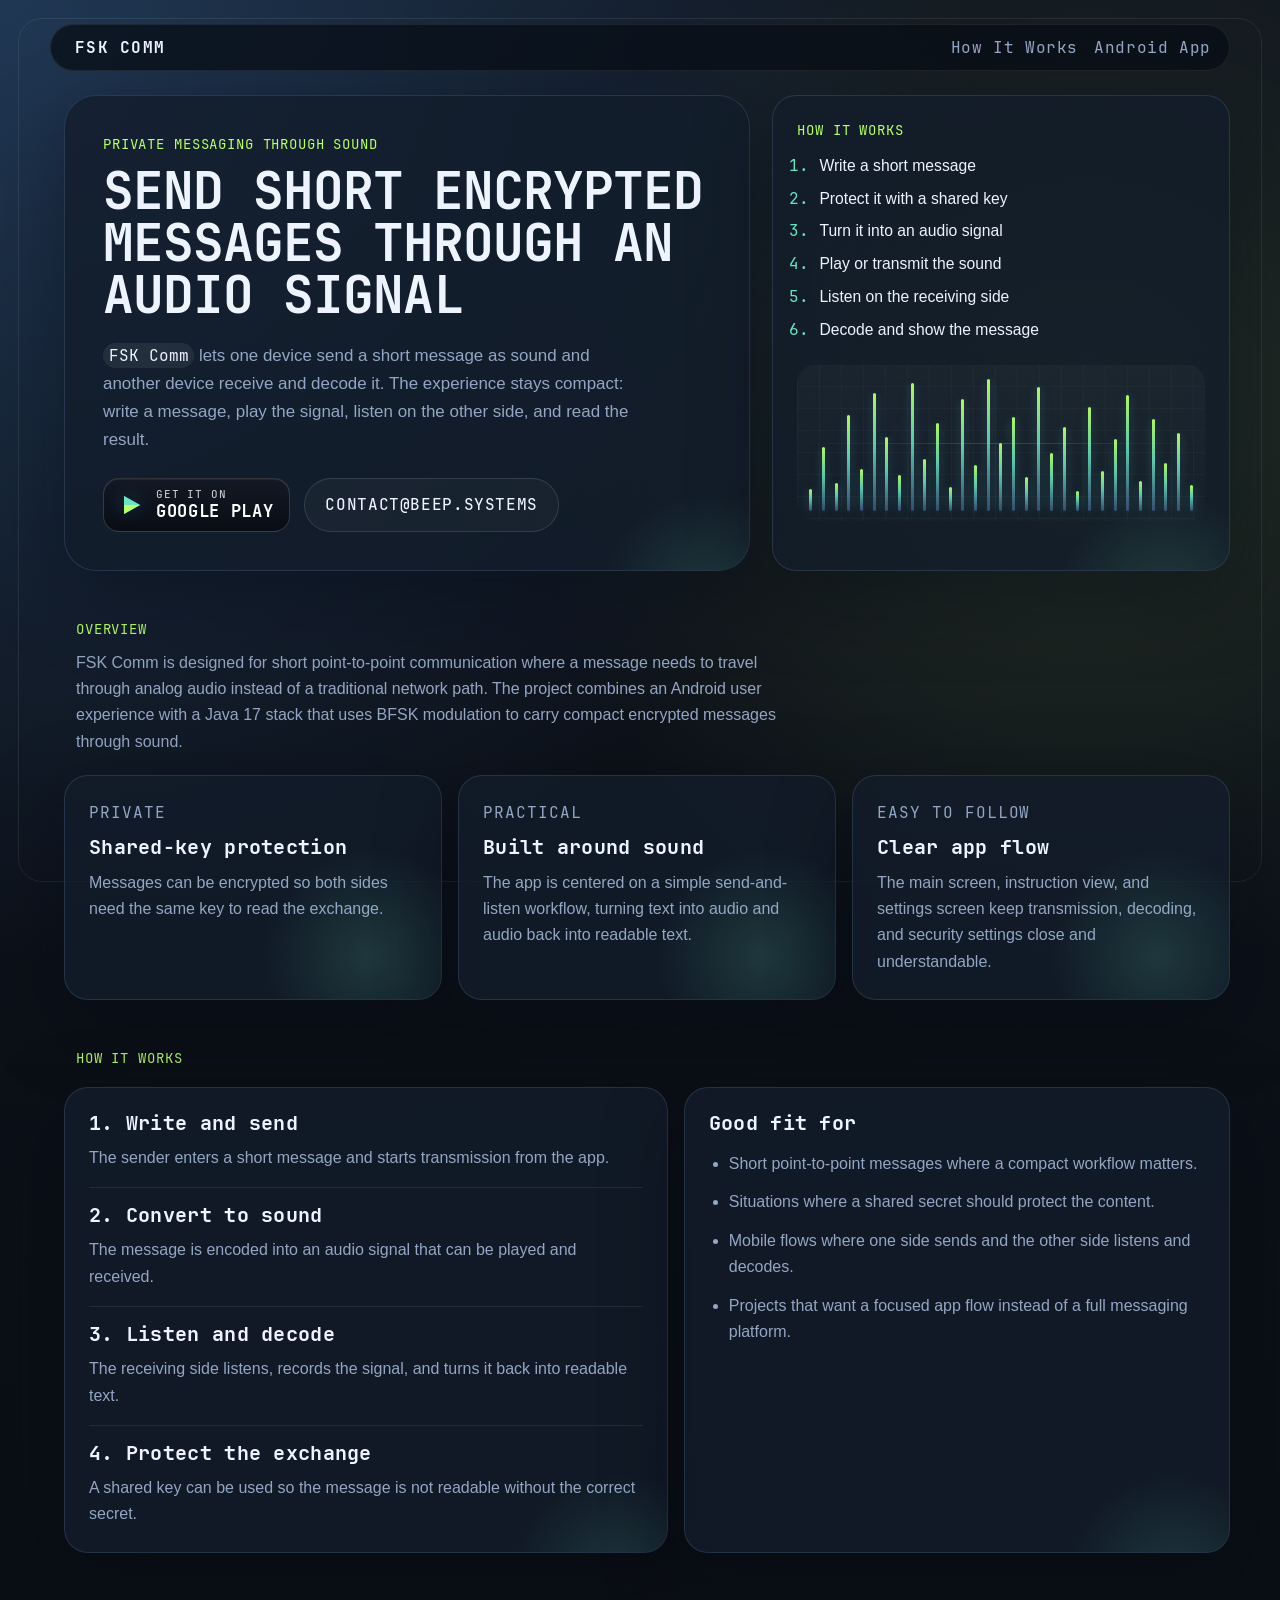
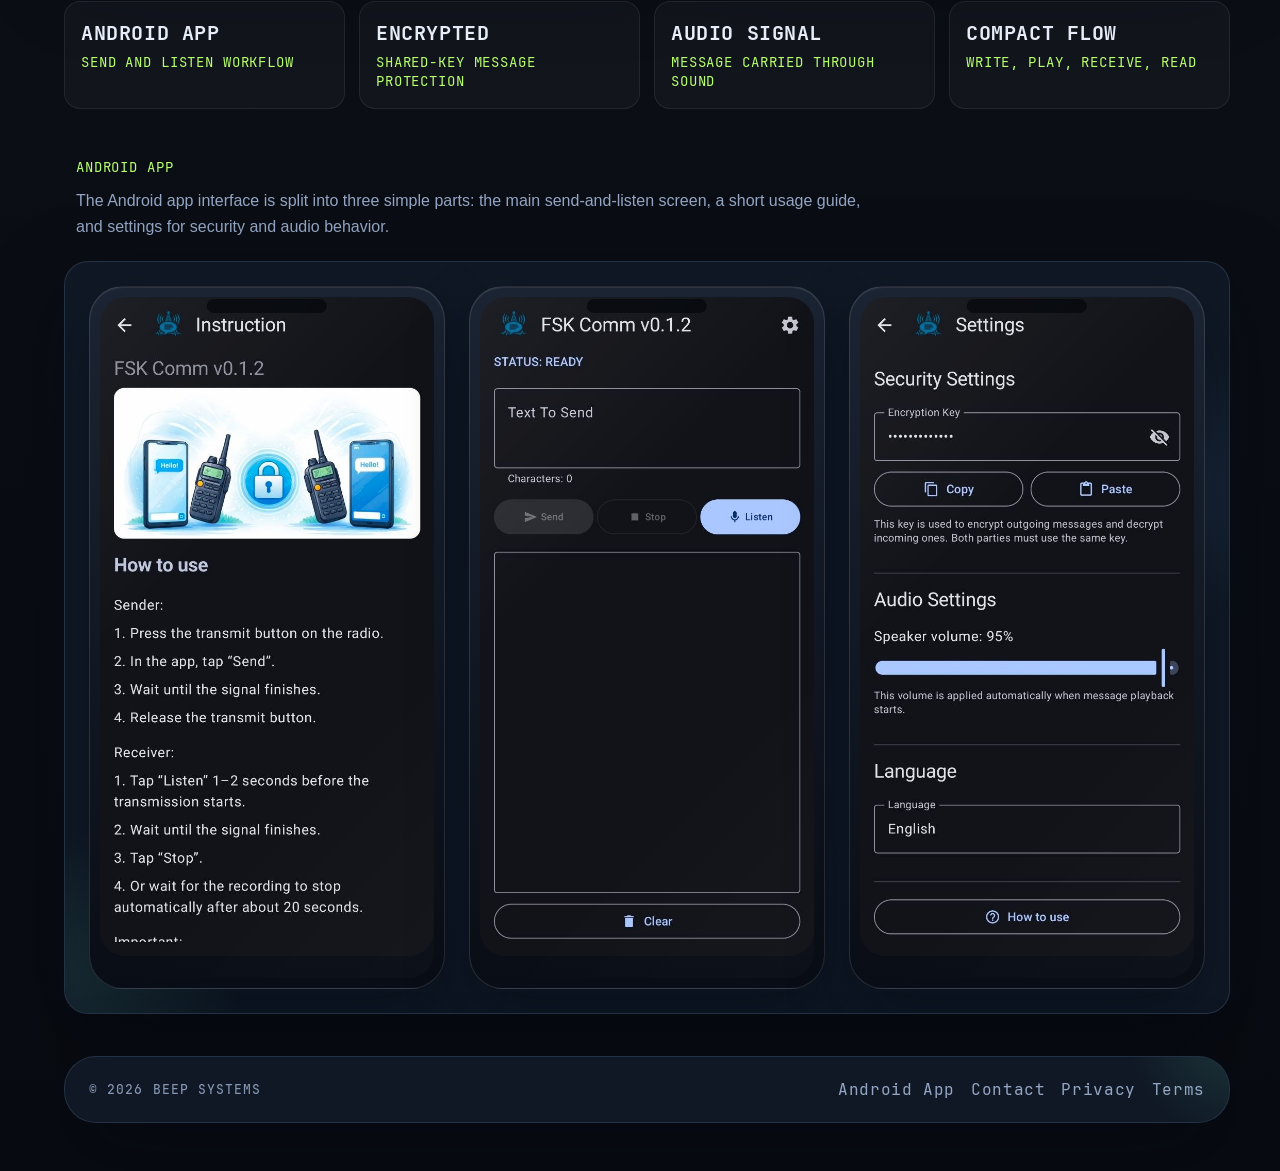
==== index.html @ b0486569 "Adjust spacing and padding for improved layout consistency and alignment" ====
<!DOCTYPE html>
<html lang="en">
<head>
    <meta charset="utf-8">
    <meta name="viewport" content="width=device-width, initial-scale=1">
    <title>FSK Comm | Encrypted Audio Messaging App with BFSK for Android</title>
    <meta name="description" content="FSK Comm is an Android app and Java 17 stack for sending short encrypted messages over analog audio with BFSK modulation, shared-key protection, and a compact send-and-listen workflow.">
    <meta name="robots" content="index,follow,max-image-preview:large,max-snippet:-1,max-video-preview:-1">
    <meta name="theme-color" content="#0f141e">
    <meta name="author" content="Beep Systems">
    <meta property="og:title" content="FSK Comm | Encrypted Audio Messaging App with BFSK for Android">
    <meta property="og:description" content="Send short encrypted messages over analog audio with BFSK modulation, shared-key protection, and an Android send-and-listen workflow.">
    <meta property="og:type" content="website">
    <meta property="og:url" content="https://fsk.beep.systems/">
    <meta property="og:site_name" content="FSK Comm">
    <meta property="og:locale" content="en_US">
    <meta property="og:image" content="https://fsk.beep.systems/assets/main_en.jpg">
    <meta property="og:image:width" content="648">
    <meta property="og:image:height" content="1280">
    <meta property="og:image:alt" content="FSK Comm Android main screen showing encrypted audio messaging controls">
    <meta name="twitter:card" content="summary_large_image">
    <meta name="twitter:title" content="FSK Comm | Encrypted Audio Messaging App with BFSK for Android">
    <meta name="twitter:description" content="Android audio messaging with BFSK modulation, shared-key encryption, and a compact send-and-listen flow.">
    <meta name="twitter:image" content="https://fsk.beep.systems/assets/main_en.jpg">
    <meta name="twitter:image:alt" content="FSK Comm Android main screen showing encrypted audio messaging controls">
    <link rel="canonical" href="https://fsk.beep.systems/">
    <link rel="icon" href="/favicon.ico" sizes="any">
    <link rel="stylesheet" href="/assets/site.css">
    <script type="application/ld+json">
        {
            "@context": "https://schema.org",
            "@graph": [
                {
                    "@type": "WebSite",
                    "@id": "https://fsk.beep.systems/#website",
                    "url": "https://fsk.beep.systems/",
                    "name": "FSK Comm",
                    "description": "FSK Comm is an Android app and Java 17 stack for sending short encrypted messages over analog audio with BFSK modulation.",
                    "inLanguage": "en"
                },
                {
                    "@type": "Organization",
                    "@id": "https://fsk.beep.systems/#organization",
                    "name": "Beep Systems",
                    "url": "https://fsk.beep.systems/",
                    "email": "contact@beep.systems"
                },
                {
                    "@type": "SoftwareApplication",
                    "name": "FSK Comm",
                    "applicationCategory": "CommunicationApplication",
                    "operatingSystem": "Android",
                    "description": "An Android audio messaging app for sending short encrypted messages over analog audio using BFSK modulation and shared-key protection.",
                    "url": "https://fsk.beep.systems/",
                    "image": "https://fsk.beep.systems/assets/main_en.jpg",
                    "publisher": {
                        "@id": "https://fsk.beep.systems/#organization"
                    },
                    "featureList": [
                        "Short encrypted messaging over analog audio",
                        "BFSK modulation",
                        "Shared-key message protection",
                        "Android send and listen workflow"
                    ]
                }
            ]
        }
    </script>
</head>
<body>
<div class="site-shell">
    <header class="topbar">
        <a class="brand" href="#home" aria-label="FSK Comm home">
            <span>FSK Comm</span>
        </a>
        <nav class="nav" aria-label="Primary">
            <a href="#architecture">How It Works</a>
            <a href="#android-app">Android App</a>
        </nav>
    </header>

    <main id="home">
        <section class="hero section">
            <div class="hero-copy">
                <p class="eyebrow">Private messaging through sound</p>
                <h1>Send short encrypted messages through an audio signal</h1>
                <p class="lede">
                    <code>FSK Comm</code> lets one device send a short message as sound and another device receive and decode it.
                    The experience stays compact: write a message, play the signal, listen on the other side, and read the result.
                </p>
                <div class="hero-actions">
                    <a class="button button-play" href="https://play.google.com/store/apps/details?id=REPLACE_ME" target="_blank" rel="noreferrer">
                        <span class="play-badge-icon" aria-hidden="true">
                            <span class="play-badge-triangle"></span>
                        </span>
                        <span class="play-badge-copy">
                            <span class="play-badge-label">Get it on</span>
                            <span class="play-badge-title">Google Play</span>
                        </span>
                    </a>
                    <a class="button button-secondary" href="mailto:contact@beep.systems">contact@beep.systems</a>
                </div>
            </div>
            <div class="hero-panel card">
                <p class="panel-label">How it works</p>
                <ol class="pipeline">
                    <li>Write a short message</li>
                    <li>Protect it with a shared key</li>
                    <li>Turn it into an audio signal</li>
                    <li>Play or transmit the sound</li>
                    <li>Listen on the receiving side</li>
                    <li>Decode and show the message</li>
                </ol>
                <div class="signal-grid" aria-hidden="true">
                    <span style="--bar-h: 22px; --bar-delay: 0.07s; --bar-speed: 0.88s;"></span>
                    <span style="--bar-h: 64px; --bar-delay: 0.19s; --bar-speed: 1.14s;"></span>
                    <span style="--bar-h: 28px; --bar-delay: 0.03s; --bar-speed: 0.94s;"></span>
                    <span style="--bar-h: 96px; --bar-delay: 0.26s; --bar-speed: 1.02s;"></span>
                    <span style="--bar-h: 42px; --bar-delay: 0.1s; --bar-speed: 0.82s;"></span>
                    <span style="--bar-h: 118px; --bar-delay: 0.22s; --bar-speed: 1.18s;"></span>
                    <span style="--bar-h: 74px; --bar-delay: 0.05s; --bar-speed: 0.9s;"></span>
                    <span style="--bar-h: 36px; --bar-delay: 0.3s; --bar-speed: 1.08s;"></span>
                    <span style="--bar-h: 128px; --bar-delay: 0.14s; --bar-speed: 0.86s;"></span>
                    <span style="--bar-h: 52px; --bar-delay: 0.01s; --bar-speed: 1.22s;"></span>
                    <span style="--bar-h: 88px; --bar-delay: 0.18s; --bar-speed: 0.92s;"></span>
                    <span style="--bar-h: 24px; --bar-delay: 0.24s; --bar-speed: 0.8s;"></span>
                    <span style="--bar-h: 112px; --bar-delay: 0.06s; --bar-speed: 1.12s;"></span>
                    <span style="--bar-h: 46px; --bar-delay: 0.28s; --bar-speed: 0.96s;"></span>
                    <span style="--bar-h: 132px; --bar-delay: 0.12s; --bar-speed: 0.84s;"></span>
                    <span style="--bar-h: 68px; --bar-delay: 0.2s; --bar-speed: 1.16s;"></span>
                    <span style="--bar-h: 94px; --bar-delay: 0.04s; --bar-speed: 0.9s;"></span>
                    <span style="--bar-h: 34px; --bar-delay: 0.16s; --bar-speed: 1.2s;"></span>
                    <span style="--bar-h: 124px; --bar-delay: 0.27s; --bar-speed: 0.86s;"></span>
                    <span style="--bar-h: 58px; --bar-delay: 0.09s; --bar-speed: 1s;"></span>
                    <span style="--bar-h: 84px; --bar-delay: 0.23s; --bar-speed: 0.82s;"></span>
                    <span style="--bar-h: 20px; --bar-delay: 0.02s; --bar-speed: 1.1s;"></span>
                    <span style="--bar-h: 104px; --bar-delay: 0.25s; --bar-speed: 0.88s;"></span>
                    <span style="--bar-h: 40px; --bar-delay: 0.11s; --bar-speed: 1.24s;"></span>
                    <span style="--bar-h: 72px; --bar-delay: 0.31s; --bar-speed: 0.94s;"></span>
                    <span style="--bar-h: 116px; --bar-delay: 0.08s; --bar-speed: 1.06s;"></span>
                    <span style="--bar-h: 30px; --bar-delay: 0.17s; --bar-speed: 0.84s;"></span>
                    <span style="--bar-h: 92px; --bar-delay: 0.29s; --bar-speed: 1.14s;"></span>
                    <span style="--bar-h: 48px; --bar-delay: 0.13s; --bar-speed: 0.8s;"></span>
                    <span style="--bar-h: 78px; --bar-delay: 0.21s; --bar-speed: 1.04s;"></span>
                    <span style="--bar-h: 26px; --bar-delay: 0.05s; --bar-speed: 0.9s;"></span>
                </div>
            </div>
        </section>

        <section id="overview" class="section">
            <div class="section-heading">
                <p class="eyebrow">Overview</p>
                <p class="section-copy">
                    FSK Comm is designed for short point-to-point communication where a message needs to travel through analog audio instead of a traditional network path.
                    The project combines an Android user experience with a Java 17 stack that uses BFSK modulation to carry compact encrypted messages through sound.
                </p>
            </div>
            <div class="card-grid">
                <article class="card feature-card">
                    <p class="feature-kicker">Private</p>
                    <h3>Shared-key protection</h3>
                    <p>Messages can be encrypted so both sides need the same key to read the exchange.</p>
                </article>
                <article class="card feature-card">
                    <p class="feature-kicker">Practical</p>
                    <h3>Built around sound</h3>
                    <p>The app is centered on a simple send-and-listen workflow, turning text into audio and audio back into readable text.</p>
                </article>
                <article class="card feature-card">
                    <p class="feature-kicker">Easy to follow</p>
                    <h3>Clear app flow</h3>
                    <p>The main screen, instruction view, and settings screen keep transmission, decoding, and security settings close and understandable.</p>
                </article>
            </div>
        </section>

        <section id="architecture" class="section split-section">
            <div class="section-heading">
                <p class="eyebrow">How It Works</p>
            </div>
            <div class="split-layout">
                <div class="card stack-card">
                    <div class="stack-item">
                        <h3>1. Write and send</h3>
                        <p>The sender enters a short message and starts transmission from the app.</p>
                    </div>
                    <div class="stack-item">
                        <h3>2. Convert to sound</h3>
                        <p>The message is encoded into an audio signal that can be played and received.</p>
                    </div>
                    <div class="stack-item">
                        <h3>3. Listen and decode</h3>
                        <p>The receiving side listens, records the signal, and turns it back into readable text.</p>
                    </div>
                    <div class="stack-item">
                        <h3>4. Protect the exchange</h3>
                        <p>A shared key can be used so the message is not readable without the correct secret.</p>
                    </div>
                </div>
                <div class="card notes-card">
                    <h3>Good fit for</h3>
                    <ul class="bullet-list">
                        <li>Short point-to-point messages where a compact workflow matters.</li>
                        <li>Situations where a shared secret should protect the content.</li>
                        <li>Mobile flows where one side sends and the other side listens and decodes.</li>
                        <li>Projects that want a focused app flow instead of a full messaging platform.</li>
                    </ul>
                </div>
            </div>
        </section>

        <section class="section metrics-section">
            <div class="metric">
                <span class="metric-value">Android app</span>
                <span class="metric-label">send and listen workflow</span>
            </div>
            <div class="metric">
                <span class="metric-value">Encrypted</span>
                <span class="metric-label">shared-key message protection</span>
            </div>
            <div class="metric">
                <span class="metric-value">Audio signal</span>
                <span class="metric-label">message carried through sound</span>
            </div>
            <div class="metric">
                <span class="metric-value">Compact flow</span>
                <span class="metric-label">write, play, receive, read</span>
            </div>
        </section>

        <section id="android-app" class="section app-showcase">
            <div class="section-heading">
                <p class="eyebrow">Android App</p>
                <p class="section-copy">
                    The Android app interface is split into three simple parts: the main send-and-listen screen, a short usage guide, and settings for security and audio behavior.
                </p>
            </div>
            <div class="showcase-stage card">
                <div class="phone-stack" aria-label="FSK Comm app screenshots">
                    <figure class="phone-card phone-card-left">
                        <div class="phone-frame">
                            <img src="/assets/how_en.jpg" alt="FSK Comm instruction screen with steps for transmitting and receiving messages" width="648" height="1280" loading="lazy" decoding="async">
                        </div>
                    </figure>
                    <figure class="phone-card phone-card-center">
                        <div class="phone-frame">
                            <img src="/assets/main_en.jpg" alt="FSK Comm Android main screen for entering text and transmitting encrypted audio messages" width="648" height="1280" loading="lazy" decoding="async">
                        </div>
                    </figure>
                    <figure class="phone-card phone-card-right">
                        <div class="phone-frame">
                            <img src="/assets/settings_en.jpg" alt="FSK Comm settings screen for audio behavior and security options" width="648" height="1280" loading="lazy" decoding="async">
                        </div>
                    </figure>
                </div>
            </div>
        </section>

    </main>

    <footer id="contact" class="footer">
        <div>
            <p class="footer-title">&copy; 2026 Beep Systems</p>
        </div>
        <div class="footer-links">
            <a href="https://play.google.com/store/apps/details?id=REPLACE_ME" target="_blank" rel="noreferrer">Android App</a>
            <a href="mailto:contact@beep.systems">Contact</a>
            <a href="/privacy.html">Privacy</a>
            <a href="/terms.html">Terms</a>
        </div>
    </footer>
</div>
</body>
</html>
---- assets/site.css ----
:root {
    color-scheme: dark;
    --surface: rgba(19, 29, 43, 0.78);
    --surface-strong: rgba(25, 37, 54, 0.95);
    --card-border: rgba(135, 167, 214, 0.18);
    --text: #eef4ff;
    --muted: #94a6c4;
    --accent: #6be3c1;
    --accent-strong: #b9ff6d;
    --shadow: 0 24px 80px rgba(3, 9, 19, 0.38);
    --max-width: 1180px;
    --radius-lg: 32px;
    --radius-md: 24px;
    --radius-sm: 16px;
    --font-text: "Segoe UI Variable Text", "Segoe UI", "Helvetica Neue", Arial, sans-serif;
    --font-display: "JetBrains Mono Local", "Bahnschrift", "Segoe UI", sans-serif;
    --font-mono: "JetBrains Mono Local", "Cascadia Mono", "Cascadia Code", "SFMono-Regular", Consolas, "Liberation Mono", monospace;
}

@font-face {
    font-family: "JetBrains Mono Local";
    src: url("/assets/fonts/jetbrainsmono-2.304/fonts/webfonts/JetBrainsMono-Regular.woff2") format("woff2");
    font-style: normal;
    font-weight: 400;
    font-display: swap;
}

@font-face {
    font-family: "JetBrains Mono Local";
    src: url("/assets/fonts/jetbrainsmono-2.304/fonts/webfonts/JetBrainsMono-Medium.woff2") format("woff2");
    font-style: normal;
    font-weight: 500;
    font-display: swap;
}

@font-face {
    font-family: "JetBrains Mono Local";
    src: url("/assets/fonts/jetbrainsmono-2.304/fonts/webfonts/JetBrainsMono-SemiBold.woff2") format("woff2");
    font-style: normal;
    font-weight: 600;
    font-display: swap;
}

@font-face {
    font-family: "JetBrains Mono Local";
    src: url("/assets/fonts/jetbrainsmono-2.304/fonts/webfonts/JetBrainsMono-Bold.woff2") format("woff2");
    font-style: normal;
    font-weight: 700;
    font-display: swap;
}

*,
*::before,
*::after {
    box-sizing: border-box;
}

html {
    scroll-behavior: smooth;
}

body {
    margin: 0;
    min-width: 320px;
    font-family: var(--font-text);
    color: var(--text);
    background:
        radial-gradient(circle at top left, rgba(86, 169, 255, 0.24), transparent 32%),
        radial-gradient(circle at 85% 15%, rgba(185, 255, 109, 0.12), transparent 22%),
        linear-gradient(180deg, #0f141e 0%, #0b0f16 48%, #080b11 100%);
}

body::before {
    content: "";
    position: fixed;
    inset: 18px;
    border: 1px solid rgba(255, 255, 255, 0.08);
    border-radius: 24px;
    pointer-events: none;
}

a {
    color: inherit;
    text-decoration: none;
}

img {
    display: block;
    max-width: 100%;
}

code {
    padding: 0.12em 0.36em;
    border-radius: 999px;
    background: rgba(255, 255, 255, 0.07);
    color: var(--text);
    font-family: var(--font-mono);
    font-size: 0.92em;
}

.site-shell {
    width: min(calc(100% - 32px), var(--max-width));
    margin: 0 auto;
    padding: 24px 0 48px;
}

.topbar {
    position: sticky;
    top: 18px;
    z-index: 10;
    display: flex;
    align-items: center;
    justify-content: space-between;
    gap: 20px;
    padding: 12px 18px;
    background: rgba(8, 13, 21, 0.72);
    border: 1px solid rgba(255, 255, 255, 0.08);
    border-radius: 999px;
    backdrop-filter: blur(18px);
}

.brand {
    display: inline-flex;
    align-items: center;
    gap: 12px;
    padding-left: 6px;
    font-family: var(--font-display);
    font-size: 1rem;
    font-weight: 700;
    letter-spacing: 0.08em;
    text-transform: uppercase;
}

.nav {
    display: flex;
    flex-wrap: wrap;
    gap: 16px;
}

.nav a,
.footer-links a,
.legal-back {
    font-family: var(--font-display);
    font-size: 0.98rem;
    letter-spacing: 0.04em;
}

.nav a,
.footer-links a {
    color: var(--muted);
    transition: color 160ms ease, opacity 160ms ease;
}

.nav a:hover,
.footer-links a:hover,
.nav a:focus-visible,
.footer-links a:focus-visible,
.button:hover,
.button:focus-visible {
    color: var(--text);
}

.section {
    padding: 24px 0;
}

main > .section:not(.hero) {
    padding-left: 14px;
}

.hero {
    display: grid;
    grid-template-columns: minmax(0, 1.2fr) minmax(280px, 0.8fr);
    gap: 22px;
    align-items: start;
    padding-left: 14px;
}

.hero-copy,
.hero-panel,
.card,
.footer {
    position: relative;
    overflow: hidden;
    background: var(--surface);
    border: 1px solid var(--card-border);
    box-shadow: var(--shadow);
}

.hero-copy,
.hero-panel,
.footer {
    border-radius: var(--radius-lg);
}

.hero-copy {
    padding: 38px;
}

.hero-copy h1 {
    font-size: clamp(1.8rem, 4vw, 3.2rem);
}

.hero-copy::after,
.hero-panel::after,
.card::after,
.footer::after {
    content: "";
    position: absolute;
    inset: auto -10% -30% auto;
    width: 220px;
    height: 220px;
    background: radial-gradient(circle, rgba(107, 227, 193, 0.15), transparent 70%);
    pointer-events: none;
}

.eyebrow,
.panel-label,
.feature-kicker,
.metric-label,
.legal-meta {
    margin: 0 0 12px;
    color: var(--accent-strong);
    font-family: var(--font-mono);
    font-size: 0.9rem;
    letter-spacing: 0.06em;
    text-transform: uppercase;
}

h1,
h2,
h3,
p,
ol,
ul {
    margin: 0;
}

h1,
h2,
h3 {
    font-family: var(--font-display);
    font-weight: 700;
}

h1 {
    max-width: 100%;
    font-size: clamp(2.1rem, 4.4vw, 3.8rem);
    line-height: 1.02;
    letter-spacing: -0.02em;
    text-transform: uppercase;
}

h2 {
    font-size: clamp(1.8rem, 3.4vw, 2.8rem);
    line-height: 1.05;
    letter-spacing: -0.015em;
}

h3 {
    font-size: 1.22rem;
    line-height: 1.18;
    letter-spacing: 0.015em;
}

.lede,
.section-copy,
.feature-card p,
.stack-item p,
.notes-card li,
.footer-copy,
.legal-content p,
.legal-content li {
    color: var(--muted);
    font-size: 1rem;
    line-height: 1.65;
}

.lede {
    max-width: 58ch;
    margin-top: 20px;
    font-size: 1.06rem;
}

.hero-actions {
    display: flex;
    flex-wrap: wrap;
    gap: 14px;
    margin-top: 24px;
}

.button {
    display: inline-flex;
    align-items: center;
    justify-content: center;
    gap: 10px;
    min-height: 46px;
    padding: 0 20px;
    border-radius: 999px;
    border: 1px solid rgba(255, 255, 255, 0.12);
    font-family: var(--font-display);
    font-weight: 500;
    font-size: 0.98rem;
    letter-spacing: 0.04em;
    text-transform: uppercase;
}

.button-play {
    justify-content: flex-start;
    min-height: 54px;
    padding: 10px 16px 10px 14px;
    border-radius: 16px;
    border: 1px solid rgba(255, 255, 255, 0.16);
    background: linear-gradient(180deg, rgba(20, 26, 37, 0.96), rgba(9, 13, 21, 0.96));
    color: #ffffff;
    box-shadow: inset 0 1px 0 rgba(255, 255, 255, 0.06);
}

.play-badge-icon {
    position: relative;
    display: inline-flex;
    align-items: center;
    justify-content: center;
    width: 28px;
    height: 28px;
    flex: 0 0 28px;
}

.play-badge-triangle {
    width: 0;
    height: 0;
    border-top: 9px solid transparent;
    border-bottom: 9px solid transparent;
    border-left: 16px solid #34c3ff;
    filter: drop-shadow(0 0 10px rgba(52, 195, 255, 0.24));
}

.play-badge-triangle::before,
.play-badge-triangle::after {
    content: "";
    position: absolute;
    left: -16px;
    width: 0;
    height: 0;
}

.play-badge-triangle::before {
    top: -9px;
    border-top: 9px solid transparent;
    border-bottom: 0 solid transparent;
    border-left: 16px solid #6be3c1;
}

.play-badge-triangle::after {
    top: 0;
    border-top: 0 solid transparent;
    border-bottom: 9px solid transparent;
    border-left: 16px solid #b9ff6d;
}

.play-badge-copy {
    display: flex;
    flex-direction: column;
    align-items: flex-start;
    line-height: 1;
}

.play-badge-label {
    margin-bottom: 3px;
    font-size: 0.68rem;
    letter-spacing: 0.08em;
    text-transform: uppercase;
    opacity: 0.78;
}

.play-badge-title {
    font-family: var(--font-display);
    font-size: 1.05rem;
    font-weight: 700;
    letter-spacing: 0.04em;
}

.button-secondary {
    background: rgba(255, 255, 255, 0.03);
}

.hero-panel {
    padding: 24px;
}

.pipeline {
    display: grid;
    gap: 10px;
    padding-left: 22px;
    margin-top: 16px;
    color: var(--text);
    font-size: 0.98rem;
    line-height: 1.45;
}

.pipeline li::marker {
    color: var(--accent);
    font-family: var(--font-mono);
}

.signal-grid {
    position: relative;
    min-height: 132px;
    margin-top: 24px;
    overflow: hidden;
    border-radius: 18px;
    display: flex;
    align-items: flex-end;
    justify-content: space-between;
    gap: 0;
    padding: 14px 12px 10px;
    background:
        linear-gradient(180deg, rgba(255, 255, 255, 0.03), rgba(255, 255, 255, 0.01)),
        linear-gradient(90deg, rgba(255, 255, 255, 0.024) 1px, transparent 1px),
        linear-gradient(0deg, rgba(255, 255, 255, 0.022) 1px, transparent 1px);
    background-size: auto, 22px 100%, 100% 22px;
}

.signal-grid::before {
    content: "";
    position: absolute;
    left: 0;
    right: 0;
    top: 50%;
    height: 1px;
    background: linear-gradient(90deg, transparent, rgba(119, 168, 255, 0.26), transparent);
}

.signal-grid span {
    position: relative;
    z-index: 1;
    flex: 0 0 3px;
    width: 3px;
    height: var(--bar-h, 20px);
    border-radius: 999px;
    background: linear-gradient(180deg, rgba(185, 255, 109, 0.96), rgba(107, 227, 193, 0.86) 45%, rgba(119, 168, 255, 0.32));
    box-shadow:
        0 0 10px rgba(107, 227, 193, 0.2),
        0 0 16px rgba(119, 168, 255, 0.12);
    animation: equalizerPulse var(--bar-speed, 1.05s) ease-in-out infinite;
    animation-delay: var(--bar-delay, 0s);
    transform-origin: center bottom;
}

@keyframes equalizerPulse {
    0%, 100% {
        transform: scaleY(0.55);
        opacity: 0.62;
    }

    50% {
        transform: scaleY(1);
        opacity: 1;
    }
}

.app-showcase .section-heading {
    max-width: 820px;
}

.showcase-stage {
    padding: 24px;
    overflow: hidden;
}

.showcase-stage::before {
    content: "";
    position: absolute;
    inset: auto auto -12% -8%;
    width: 280px;
    height: 280px;
    background: radial-gradient(circle, rgba(107, 227, 193, 0.12), transparent 68%);
    pointer-events: none;
}

.showcase-stage::after {
    content: "";
    position: absolute;
    inset: 10% -6% auto auto;
    width: 300px;
    height: 300px;
    background: radial-gradient(circle, rgba(119, 168, 255, 0.12), transparent 70%);
    pointer-events: none;
}

.phone-stack {
    position: relative;
    display: grid;
    grid-template-columns: repeat(3, minmax(0, 1fr));
    align-items: end;
    gap: 24px;
    padding: 0;
}

.phone-card {
    position: relative;
    z-index: 1;
    margin: 0;
    width: 100%;
    display: flex;
    flex-direction: column;
}

.phone-card-left {
    transform: none;
}

.phone-card-center {
    z-index: 1;
    width: 100%;
    transform: none;
}

.phone-card-right {
    transform: none;
}

.phone-frame {
    position: relative;
    aspect-ratio: 648 / 1280;
    padding: 10px;
    border-radius: 34px;
    background: linear-gradient(180deg, #1b2433 0%, #090d15 100%);
    border: 1px solid rgba(255, 255, 255, 0.12);
    box-shadow:
        0 28px 60px rgba(3, 9, 19, 0.4),
        inset 0 1px 0 rgba(255, 255, 255, 0.08);
}

.phone-frame::after {
    content: "";
    position: absolute;
    inset: 10px;
    border-radius: 26px;
    background: linear-gradient(135deg, rgba(255, 255, 255, 0.12), transparent 34%, transparent 70%, rgba(255, 255, 255, 0.04));
    mix-blend-mode: screen;
    opacity: 0.42;
    pointer-events: none;
}

.phone-frame::before {
    content: "";
    position: absolute;
    top: 12px;
    left: 50%;
    width: 34%;
    height: 14px;
    border-radius: 999px;
    background: rgba(7, 10, 16, 0.86);
    transform: translateX(-50%);
    z-index: 2;
}

.phone-frame img {
    width: 100%;
    height: auto;
    aspect-ratio: 648 / 1280;
    object-fit: cover;
    border-radius: 26px;
    box-shadow: inset 0 0 0 1px rgba(255, 255, 255, 0.04);
}

.phone-card figcaption {
    margin-top: 14px;
    text-align: center;
    color: var(--muted);
    font-size: 0.95rem;
}

.section-heading {
    max-width: 760px;
    margin-bottom: 20px;
    padding-left: 12px;
    padding-right: 12px;
}

.card-grid {
    display: grid;
    grid-template-columns: repeat(3, minmax(0, 1fr));
    gap: 16px;
}

.card {
    min-height: 100%;
    padding: 24px;
    border-radius: var(--radius-md);
}

.feature-card h3,
.status-card h3,
.notes-card h3,
.stack-item h3 {
    margin-bottom: 10px;
}

.feature-kicker {
    margin-bottom: 10px;
}

.split-section .split-layout {
    display: grid;
    grid-template-columns: minmax(0, 1.05fr) minmax(0, 0.95fr);
    gap: 16px;
}

.stack-card {
    display: grid;
    gap: 16px;
}

.stack-item {
    padding-bottom: 16px;
    border-bottom: 1px solid rgba(255, 255, 255, 0.08);
}

.stack-item:last-child {
    padding-bottom: 0;
    border-bottom: 0;
}

.bullet-list {
    display: grid;
    gap: 12px;
    padding-left: 20px;
    margin-top: 16px;
}

.metrics-section {
    display: grid;
    grid-template-columns: repeat(4, minmax(0, 1fr));
    gap: 14px;
}

.metric {
    padding: 18px 16px;
    border-radius: var(--radius-sm);
    background: rgba(255, 255, 255, 0.03);
    border: 1px solid rgba(255, 255, 255, 0.08);
}

.metric-value {
    display: block;
    font-family: var(--font-display);
    margin-bottom: 6px;
    font-size: 1.22rem;
    font-weight: 700;
    letter-spacing: 0.03em;
    text-transform: uppercase;
}

.footer {
    display: flex;
    align-items: center;
    justify-content: space-between;
    gap: 18px;
    padding: 22px 24px;
    margin-top: 18px;
    margin-left: 14px;
}

.footer-title {
    margin: 0;
    color: var(--muted);
    font-family: var(--font-mono);
    font-size: 0.84rem;
    font-weight: 500;
    letter-spacing: 0.08em;
    text-transform: uppercase;
    opacity: 0.9;
}

.footer-links {
    display: flex;
    flex-wrap: wrap;
    justify-content: flex-end;
    gap: 16px;
}

.legal-page {
    min-height: 100vh;
}

.legal-wrap {
    width: min(calc(100% - 32px), 860px);
    margin: 0 auto;
    padding: 24px 0 44px;
}

.legal-header {
    display: flex;
    align-items: center;
    justify-content: space-between;
    gap: 16px;
    margin-bottom: 16px;
}

.legal-back {
    color: var(--muted);
}

.legal-content {
    padding: 28px;
    border-radius: var(--radius-lg);
    background: var(--surface-strong);
    border: 1px solid var(--card-border);
    box-shadow: var(--shadow);
}

.legal-content h1 {
    max-width: none;
    font-size: clamp(2rem, 4.4vw, 3.3rem);
    margin-bottom: 10px;
}

.legal-content h2 {
    margin-top: 24px;
    margin-bottom: 10px;
    font-size: 1.22rem;
    line-height: 1.2;
}

.legal-content ul {
    padding-left: 20px;
    margin: 0;
}

.legal-content li + li,
.legal-content p + p,
.legal-content p + ul,
.legal-content ul + p {
    margin-top: 12px;
}

.legal-link {
    color: var(--accent);
}

@media (max-width: 980px) {
    body::before {
        display: none;
    }

    .topbar,
    .footer,
    .legal-header {
        flex-direction: column;
        align-items: flex-start;
    }

    .topbar {
        gap: 14px;
        width: 100%;
        border-radius: 28px;
    }

    .nav {
        width: 100%;
        justify-content: space-between;
        gap: 14px;
    }

    .hero,
    .card-grid,
    .split-section .split-layout,
    .metrics-section {
        grid-template-columns: 1fr;
    }

    .hero-copy {
        padding: 28px;
    }

    .hero-actions {
        width: 100%;
    }

    .footer-links {
        justify-content: flex-start;
    }

    .phone-stack {
        grid-template-columns: repeat(2, minmax(0, 1fr));
        gap: 18px;
        min-height: auto;
        align-items: end;
    }

    .phone-card,
    .phone-card-center {
        width: 100%;
    }

    .phone-card-left,
    .phone-card-right,
    .phone-card-center,
    .phone-card-left:hover,
    .phone-card-right:hover,
    .phone-card-center:hover {
        transform: none;
    }
}

@media (max-width: 640px) {
    .site-shell,
    .legal-wrap {
        width: min(calc(100% - 20px), var(--max-width));
        padding-top: 14px;
    }

    .topbar {
        top: 10px;
        border-radius: 20px;
        padding: 12px 14px;
        margin-bottom: 18px;
    }

    .nav {
        display: grid;
        grid-template-columns: repeat(2, minmax(0, 1fr));
        gap: 10px;
    }

    .nav a {
        min-height: 42px;
        display: inline-flex;
        align-items: center;
        justify-content: center;
        padding: 0 12px;
        text-align: center;
        border-radius: 999px;
        background: rgba(255, 255, 255, 0.04);
        border: 1px solid rgba(255, 255, 255, 0.08);
        font-size: 0.92rem;
    }

    .section {
        padding: 18px 0;
    }

    main > .section:not(.hero) {
        padding-left: 10px;
        padding-right: 10px;
    }

    .hero-copy,
    .hero-panel,
    .card,
    .footer,
    .legal-content {
        padding: 18px;
    }

    .hero {
        padding-left: 10px;
        padding-right: 10px;
    }

    .hero-copy {
        padding: 22px 18px;
    }

    .hero-copy h1 {
        font-size: clamp(1.68rem, 7.2vw, 2.24rem);
    }

    .hero-panel {
        padding: 18px;
    }

    .eyebrow,
    .panel-label,
    .feature-kicker,
    .metric-label,
    .legal-meta {
        font-size: 0.78rem;
        margin-bottom: 10px;
    }

    .hero-panel .panel-label {
        padding-left: 12px;
    }

    .hero-actions {
        flex-direction: column;
        align-items: stretch;
        gap: 10px;
    }

    .button,
    .button-play,
    .button-secondary {
        width: 100%;
    }

    .button {
        min-height: 44px;
        font-size: 0.94rem;
    }

    .button-play {
        justify-content: center;
        min-height: 52px;
        padding: 10px 14px;
    }

    .play-badge-copy {
        align-items: center;
        text-align: center;
    }

    .play-badge-label {
        font-size: 0.62rem;
    }

    .play-badge-title {
        font-size: 0.98rem;
    }

    .pipeline {
        gap: 8px;
        padding-left: 30px;
        padding-right: 12px;
        font-size: 0.92rem;
        line-height: 1.4;
    }

    .showcase-stage {
        padding: 18px;
    }

    .phone-stack {
        grid-template-columns: 1fr;
        gap: 12px;
        width: 100%;
    }

    .phone-card,
    .phone-card-center {
        width: 100%;
        max-width: none;
    }

    .phone-frame {
        padding: 8px;
        border-radius: 28px;
    }

    .phone-frame::before {
        top: 10px;
        height: 12px;
    }

    .phone-frame img,
    .phone-frame::after {
        border-radius: 20px;
    }

    .signal-grid {
        min-height: 112px;
        padding: 10px 8px 8px;
    }

    .signal-grid span {
        flex-basis: 2px;
        width: 2px;
    }

    h1 {
        font-size: clamp(1.8rem, 7.8vw, 2.45rem);
        line-height: 1.04;
    }

    h2 {
        font-size: clamp(1.42rem, 6.4vw, 1.9rem);
        line-height: 1.08;
    }

    h3 {
        font-size: 1.08rem;
        line-height: 1.2;
    }

    .lede,
    .section-copy,
    .feature-card p,
    .stack-item p,
    .notes-card li,
    .legal-content p,
    .legal-content li {
        font-size: 0.93rem;
        line-height: 1.58;
    }

    .section-heading {
        margin-bottom: 16px;
        padding-left: 12px;
        padding-right: 12px;
    }

    .metrics-section {
        grid-template-columns: repeat(2, minmax(0, 1fr));
        gap: 10px;
    }

    .metric {
        padding: 14px 12px;
    }

    .metric-value {
        font-size: 1.05rem;
    }

    .footer {
        padding: 18px;
        gap: 14px;
        margin-left: 10px;
        margin-right: 10px;
    }

    .footer-title {
        font-size: 0.76rem;
    }

    .footer-links {
        width: 100%;
        display: grid;
        grid-template-columns: repeat(2, minmax(0, 1fr));
        gap: 10px 12px;
    }

    .footer-links a {
        font-size: 0.9rem;
    }

    .legal-content {
        padding: 22px 18px;
    }

    .legal-content h2 {
        font-size: 1.08rem;
    }
}

@media (max-width: 420px) {
    body::before {
        inset: 6px;
        border-radius: 14px;
    }

    .site-shell,
    .legal-wrap {
        width: min(calc(100% - 12px), var(--max-width));
    }

    main > .section:not(.hero) {
        padding-left: 6px;
        padding-right: 6px;
    }

    .topbar {
        padding: 10px 12px;
        border-radius: 16px;
    }

    .brand {
        font-size: 0.94rem;
    }

    .nav {
        grid-template-columns: repeat(2, minmax(0, 1fr));
        gap: 8px;
    }

    .nav a {
        padding: 0 10px;
        font-size: 0.85rem;
    }

    .hero-copy,
    .hero-panel,
    .card,
    .footer,
    .legal-content {
        padding: 16px;
    }

    .hero {
        padding-left: 6px;
        padding-right: 6px;
    }

    .hero-copy {
        padding: 18px 16px;
    }

    .hero-copy h1 {
        font-size: clamp(1.3rem, 7.2vw, 1.7rem);
    }

    .hero-panel .panel-label {
        padding-left: 14px;
    }

    .section-heading {
        padding-left: 10px;
        padding-right: 10px;
    }

    .button-play {
        padding: 9px 12px;
    }

    h1 {
        font-size: clamp(1.62rem, 8.2vw, 2rem);
    }

    h2 {
        font-size: clamp(1.28rem, 6.8vw, 1.56rem);
    }

    .lede,
    .section-copy,
    .feature-card p,
    .stack-item p,
    .notes-card li,
    .legal-content p,
    .legal-content li {
        font-size: 0.9rem;
        line-height: 1.55;
    }

    .phone-card,
    .phone-card-center {
        width: 100%;
    }

    .metrics-section {
        grid-template-columns: 1fr;
    }

    .footer {
        margin-left: 6px;
        margin-right: 6px;
    }
}
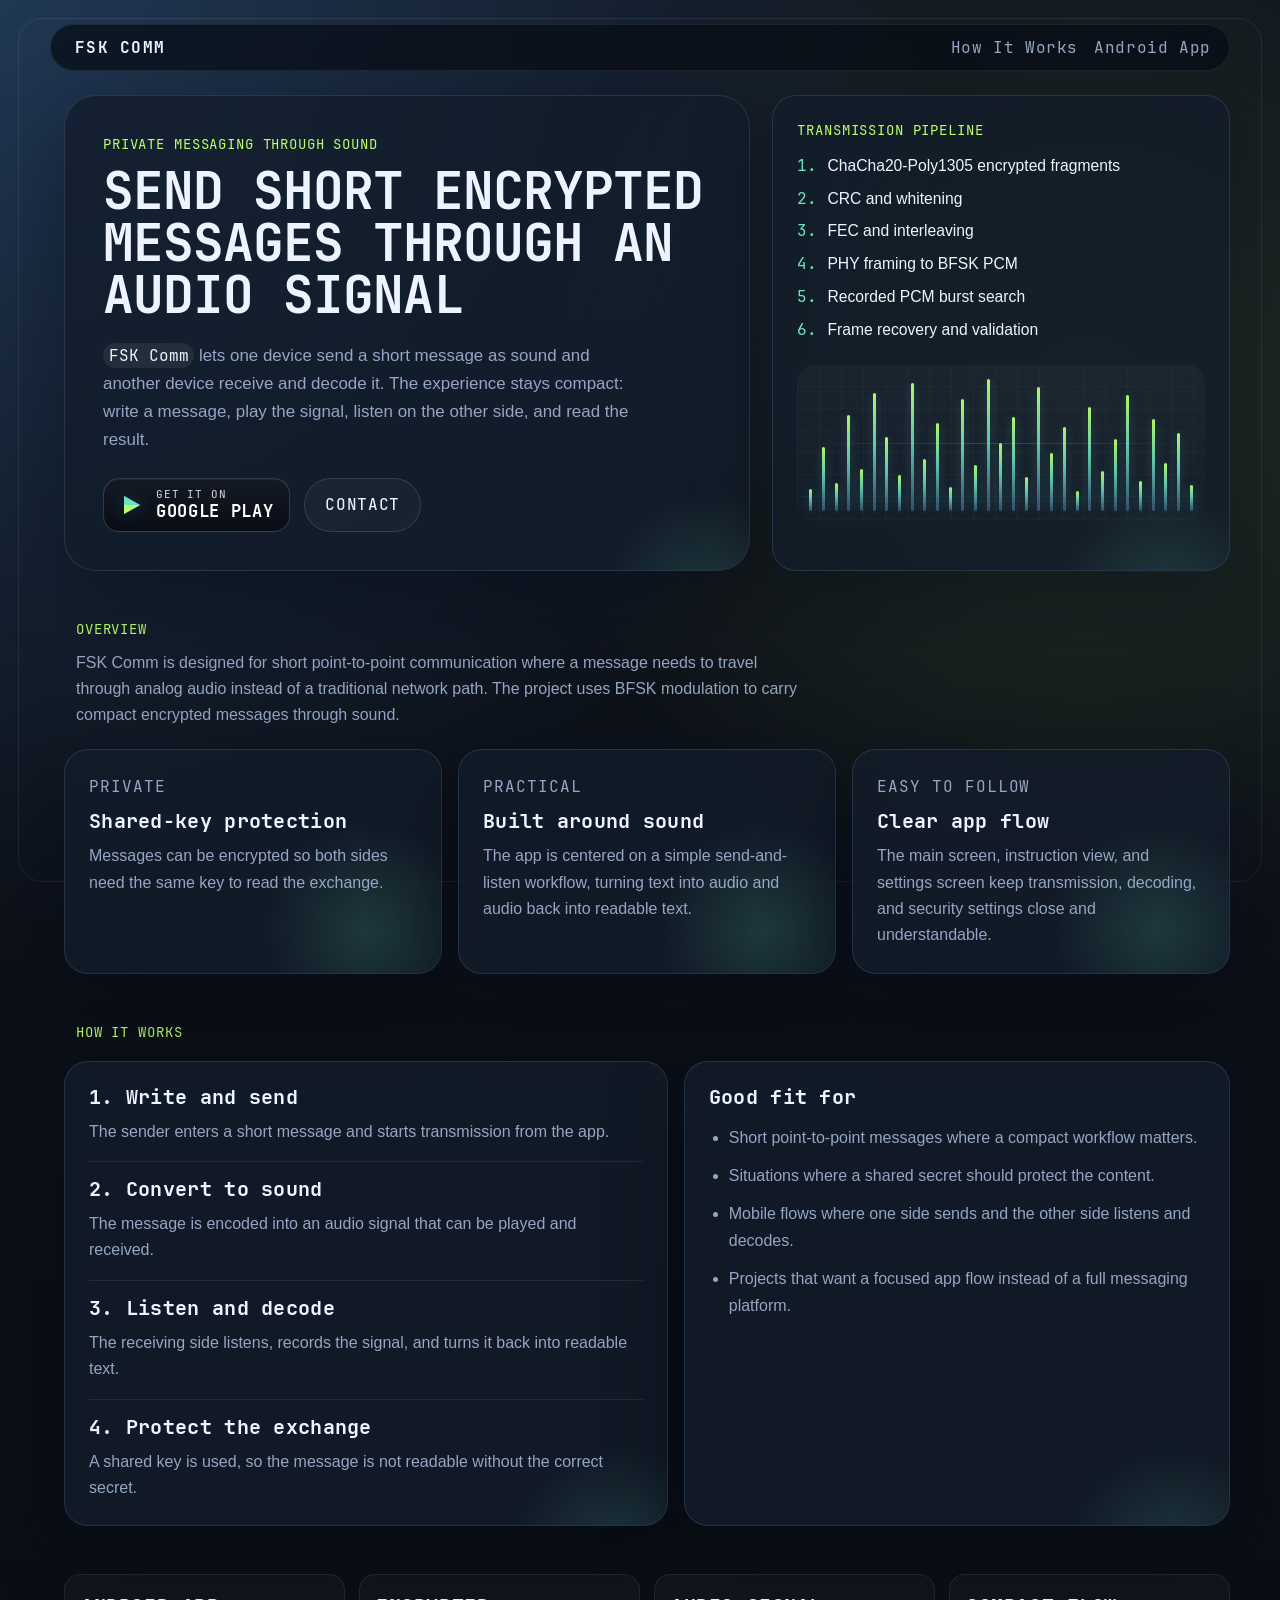
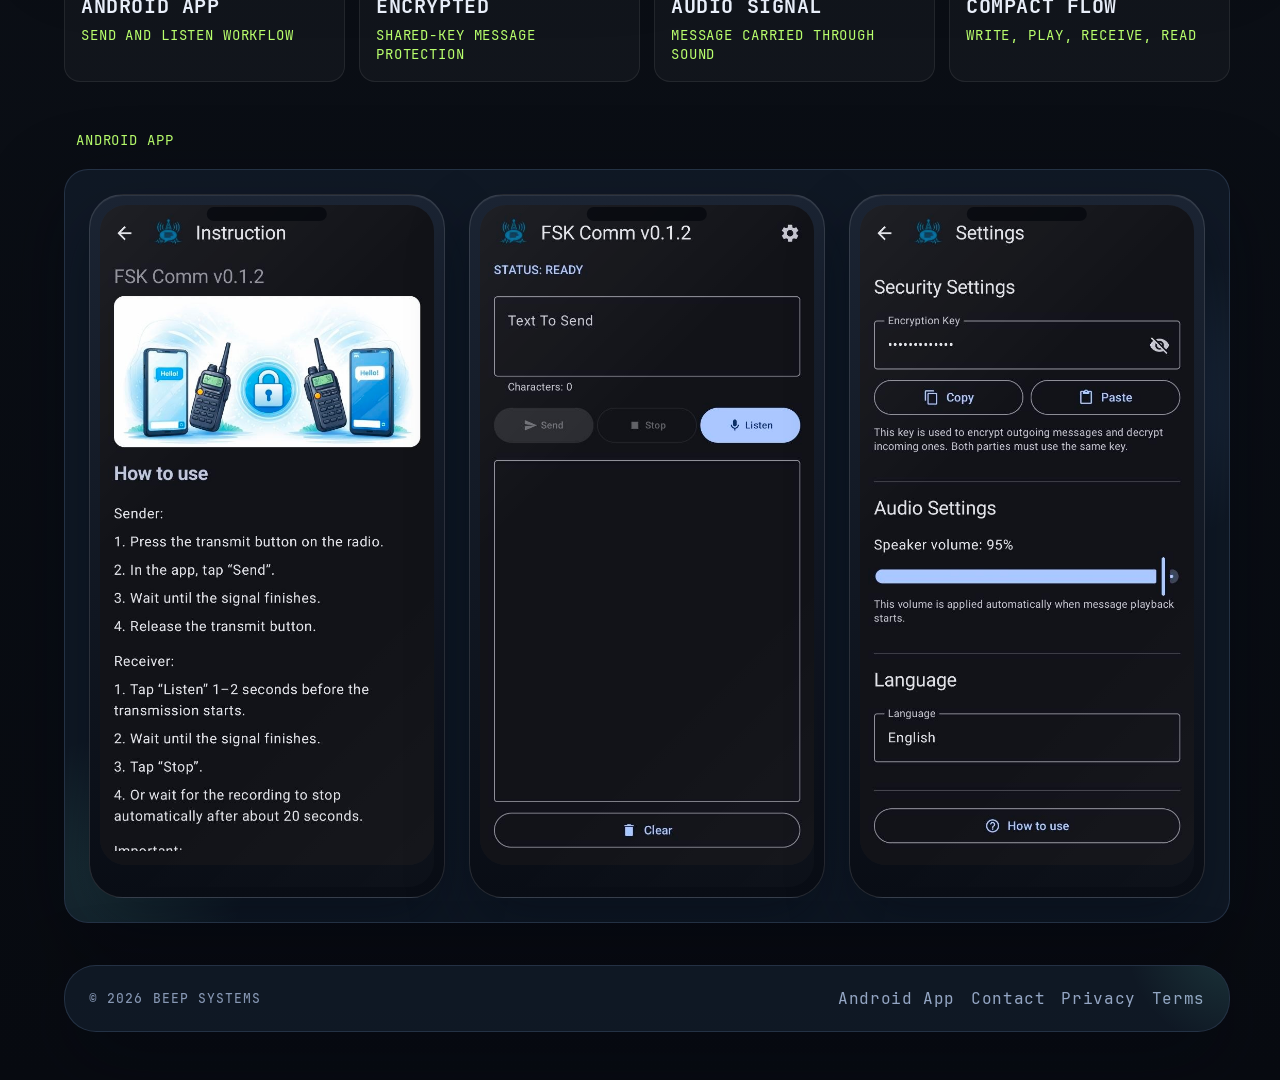
==== commit 6cf52783: "Revise website content: update labels, improve descriptions, refine technical details, and simplify " ====
--- a/index.html
+++ b/index.html
@@ -98,18 +98,18 @@
                             <span class="play-badge-title">Google Play</span>
                         </span>
                     </a>
-                    <a class="button button-secondary" href="mailto:contact@beep.systems">contact@beep.systems</a>
+                    <a class="button button-secondary" href="mailto:contact@beep.systems">Contact</a>
                 </div>
             </div>
             <div class="hero-panel card">
-                <p class="panel-label">How it works</p>
+                <p class="panel-label">Transmission pipeline</p>
                 <ol class="pipeline">
-                    <li>Write a short message</li>
-                    <li>Protect it with a shared key</li>
-                    <li>Turn it into an audio signal</li>
-                    <li>Play or transmit the sound</li>
-                    <li>Listen on the receiving side</li>
-                    <li>Decode and show the message</li>
+                    <li>ChaCha20-Poly1305 encrypted fragments</li>
+                    <li>CRC and whitening</li>
+                    <li>FEC and interleaving</li>
+                    <li>PHY framing to BFSK PCM</li>
+                    <li>Recorded PCM burst search</li>
+                    <li>Frame recovery and validation</li>
                 </ol>
                 <div class="signal-grid" aria-hidden="true">
                     <span style="--bar-h: 22px; --bar-delay: 0.07s; --bar-speed: 0.88s;"></span>
@@ -152,7 +152,7 @@
                 <p class="eyebrow">Overview</p>
                 <p class="section-copy">
                     FSK Comm is designed for short point-to-point communication where a message needs to travel through analog audio instead of a traditional network path.
-                    The project combines an Android user experience with a Java 17 stack that uses BFSK modulation to carry compact encrypted messages through sound.
+                    The project uses BFSK modulation to carry compact encrypted messages through sound.
                 </p>
             </div>
             <div class="card-grid">
@@ -194,7 +194,7 @@
                     </div>
                     <div class="stack-item">
                         <h3>4. Protect the exchange</h3>
-                        <p>A shared key can be used so the message is not readable without the correct secret.</p>
+                        <p>A shared key is used, so the message is not readable without the correct secret.</p>
                     </div>
                 </div>
                 <div class="card notes-card">
@@ -231,9 +231,6 @@
         <section id="android-app" class="section app-showcase">
             <div class="section-heading">
                 <p class="eyebrow">Android App</p>
-                <p class="section-copy">
-                    The Android app interface is split into three simple parts: the main send-and-listen screen, a short usage guide, and settings for security and audio behavior.
-                </p>
             </div>
             <div class="showcase-stage card">
                 <div class="phone-stack" aria-label="FSK Comm app screenshots">
--- a/assets/site.css
+++ b/assets/site.css
@@ -385,17 +385,19 @@
 }
 
 .hero-panel {
-    padding: 24px;
+    padding: 38px;
 }
 
 .pipeline {
     display: grid;
     gap: 10px;
-    padding-left: 22px;
+    padding-left: 0;
+    padding-right: 0;
     margin-top: 16px;
     color: var(--text);
     font-size: 0.98rem;
     line-height: 1.45;
+    list-style-position: inside;
 }
 
 .pipeline li::marker {
@@ -771,7 +773,8 @@
         grid-template-columns: 1fr;
     }
 
-    .hero-copy {
+    .hero-copy,
+    .hero-panel {
         padding: 28px;
     }
 
@@ -869,7 +872,7 @@
     }
 
     .hero-panel {
-        padding: 18px;
+        padding: 22px 18px;
     }
 
     .eyebrow,
@@ -881,10 +884,6 @@
         margin-bottom: 10px;
     }
 
-    .hero-panel .panel-label {
-        padding-left: 12px;
-    }
-
     .hero-actions {
         flex-direction: column;
         align-items: stretch;
@@ -923,8 +922,6 @@
 
     .pipeline {
         gap: 8px;
-        padding-left: 30px;
-        padding-right: 12px;
         font-size: 0.92rem;
         line-height: 1.4;
     }
@@ -1094,16 +1091,13 @@
         padding-right: 6px;
     }
 
-    .hero-copy {
+    .hero-copy,
+    .hero-panel {
         padding: 18px 16px;
     }
 
     .hero-copy h1 {
         font-size: clamp(1.3rem, 7.2vw, 1.7rem);
-    }
-
-    .hero-panel .panel-label {
-        padding-left: 14px;
     }
 
     .section-heading {
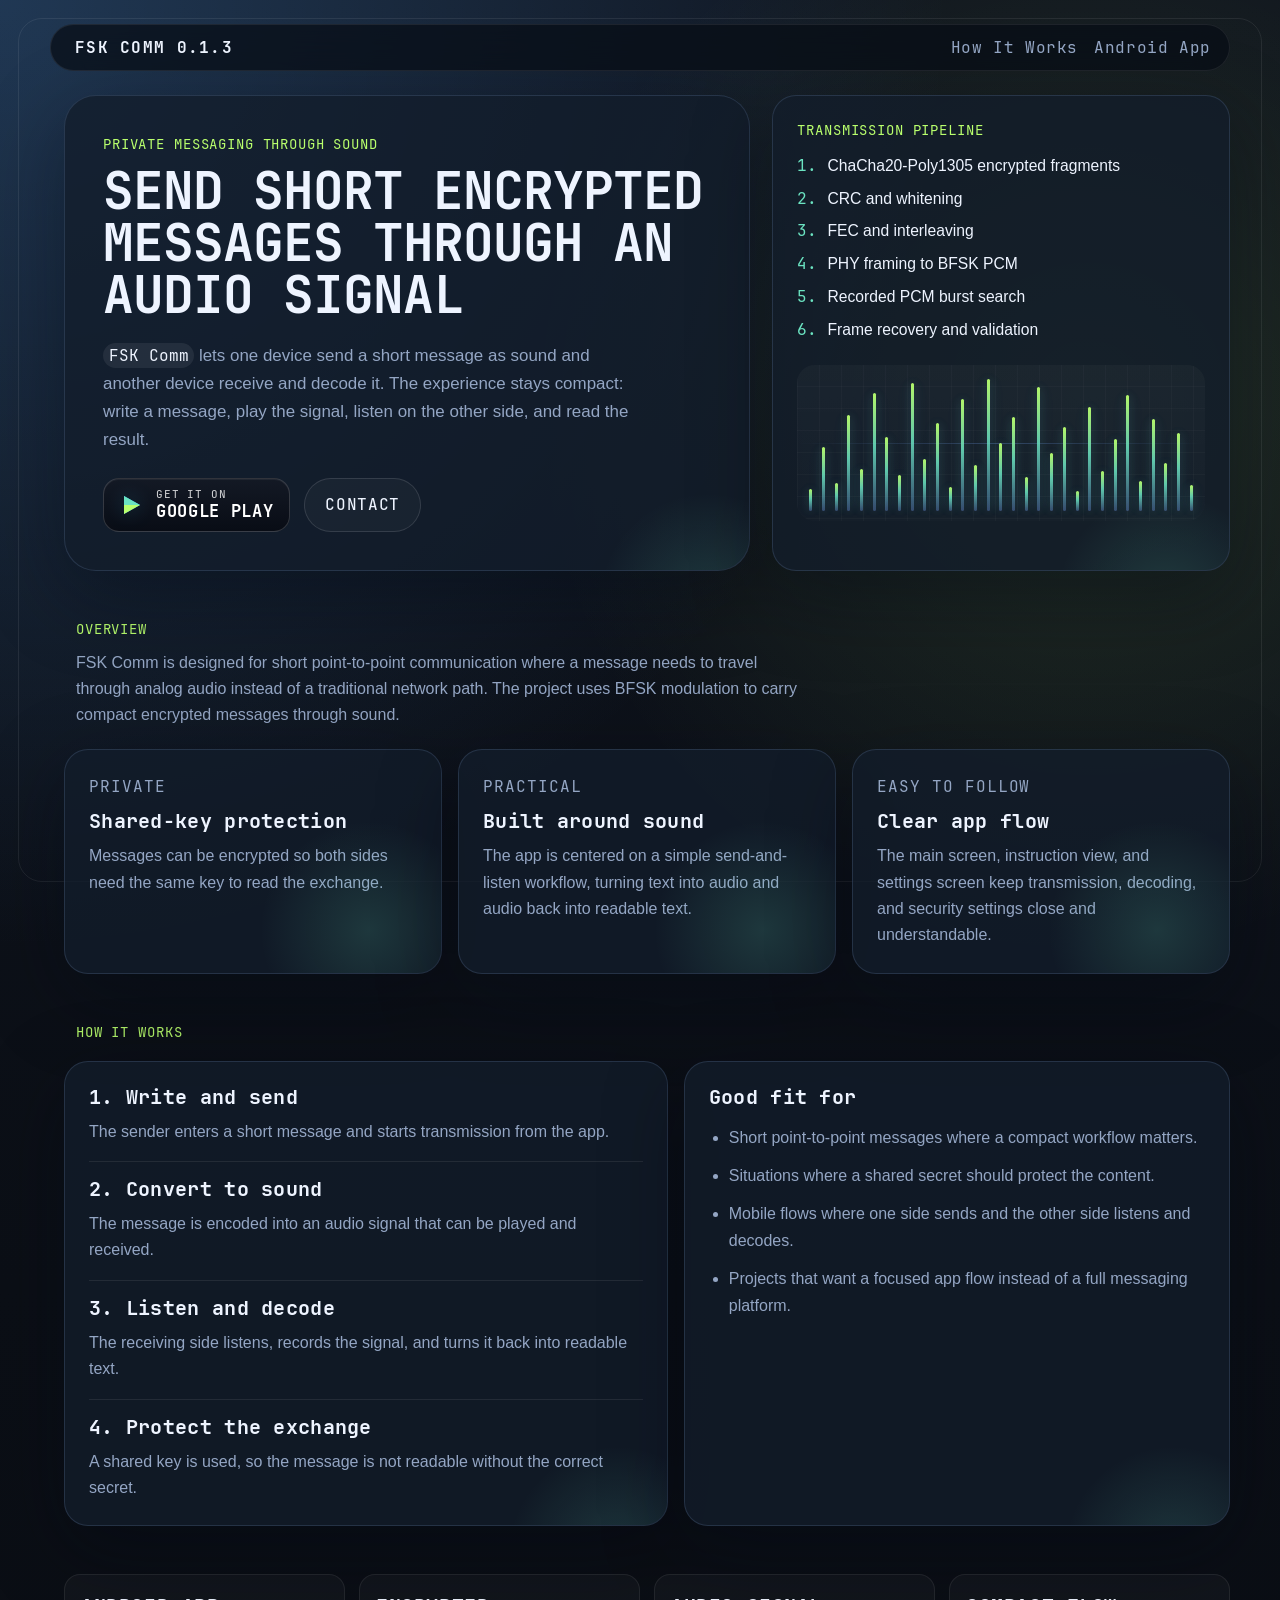
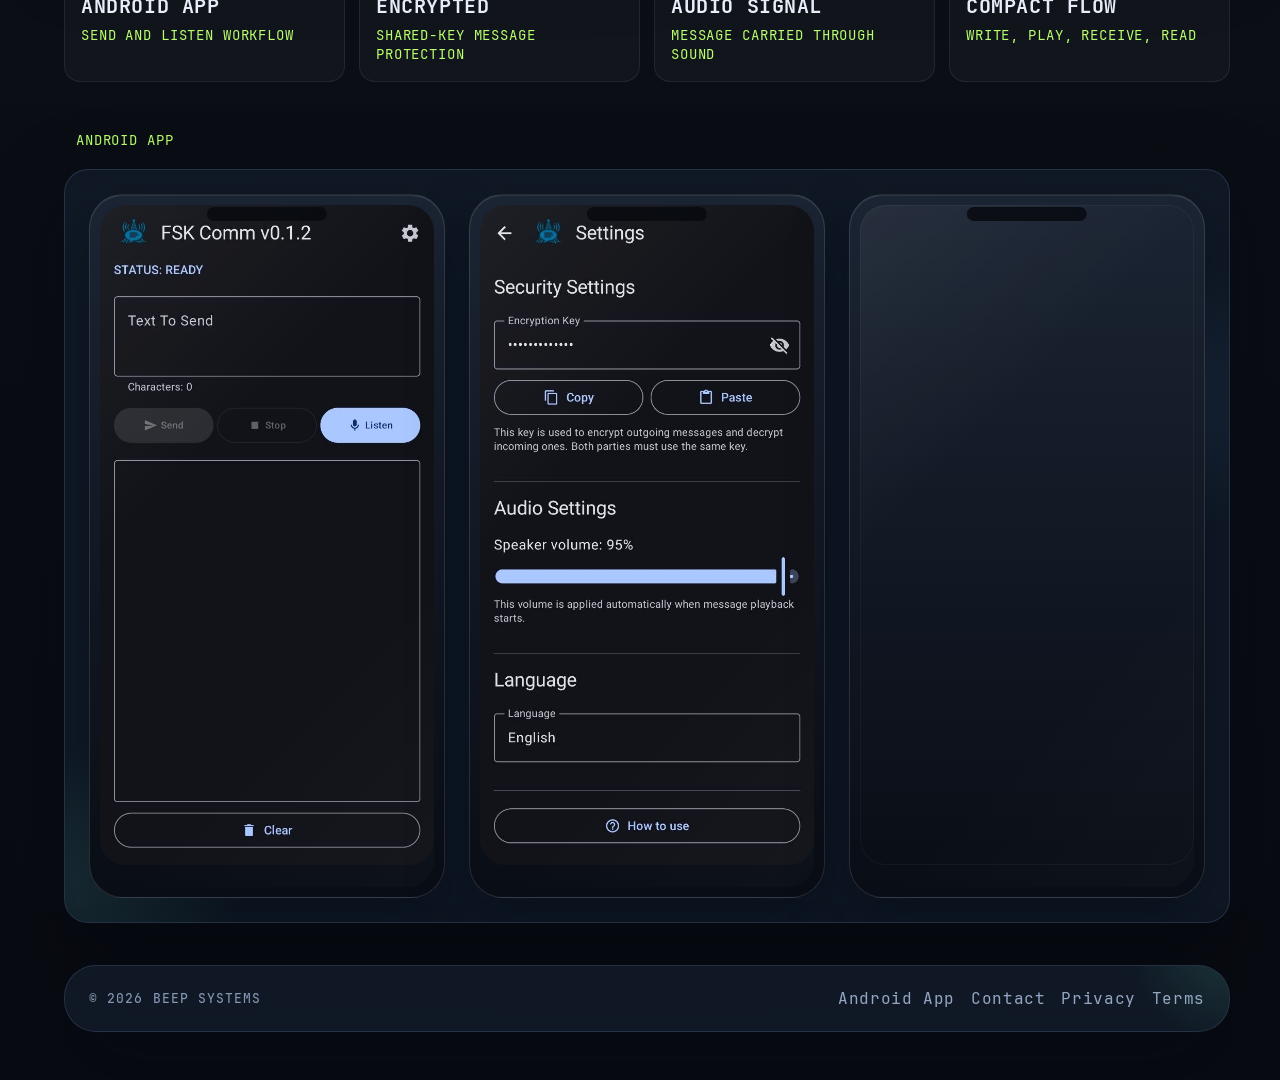
==== commit c8f77dda: "Update branding to include version number and rearrange phone screenshots for improved showcase layo" ====
--- a/index.html
+++ b/index.html
@@ -70,8 +70,8 @@
 <body>
 <div class="site-shell">
     <header class="topbar">
-        <a class="brand" href="#home" aria-label="FSK Comm home">
-            <span>FSK Comm</span>
+        <a class="brand" href="#home" aria-label="FSK Comm 0.1.3 home">
+            <span>FSK Comm 0.1.3</span>
         </a>
         <nav class="nav" aria-label="Primary">
             <a href="#architecture">How It Works</a>
@@ -234,11 +234,6 @@
             </div>
             <div class="showcase-stage card">
                 <div class="phone-stack" aria-label="FSK Comm app screenshots">
-                    <figure class="phone-card phone-card-left">
-                        <div class="phone-frame">
-                            <img src="/assets/how_en.jpg" alt="FSK Comm instruction screen with steps for transmitting and receiving messages" width="648" height="1280" loading="lazy" decoding="async">
-                        </div>
-                    </figure>
                     <figure class="phone-card phone-card-center">
                         <div class="phone-frame">
                             <img src="/assets/main_en.jpg" alt="FSK Comm Android main screen for entering text and transmitting encrypted audio messages" width="648" height="1280" loading="lazy" decoding="async">
@@ -247,6 +242,11 @@
                     <figure class="phone-card phone-card-right">
                         <div class="phone-frame">
                             <img src="/assets/settings_en.jpg" alt="FSK Comm settings screen for audio behavior and security options" width="648" height="1280" loading="lazy" decoding="async">
+                        </div>
+                    </figure>
+                    <figure class="phone-card phone-card-left">
+                        <div class="phone-frame">
+                            <img src="/assets/how_en.jpg" alt="FSK Comm instruction screen with steps for transmitting and receiving messages" width="648" height="1280" loading="lazy" decoding="async">
                         </div>
                     </figure>
                 </div>
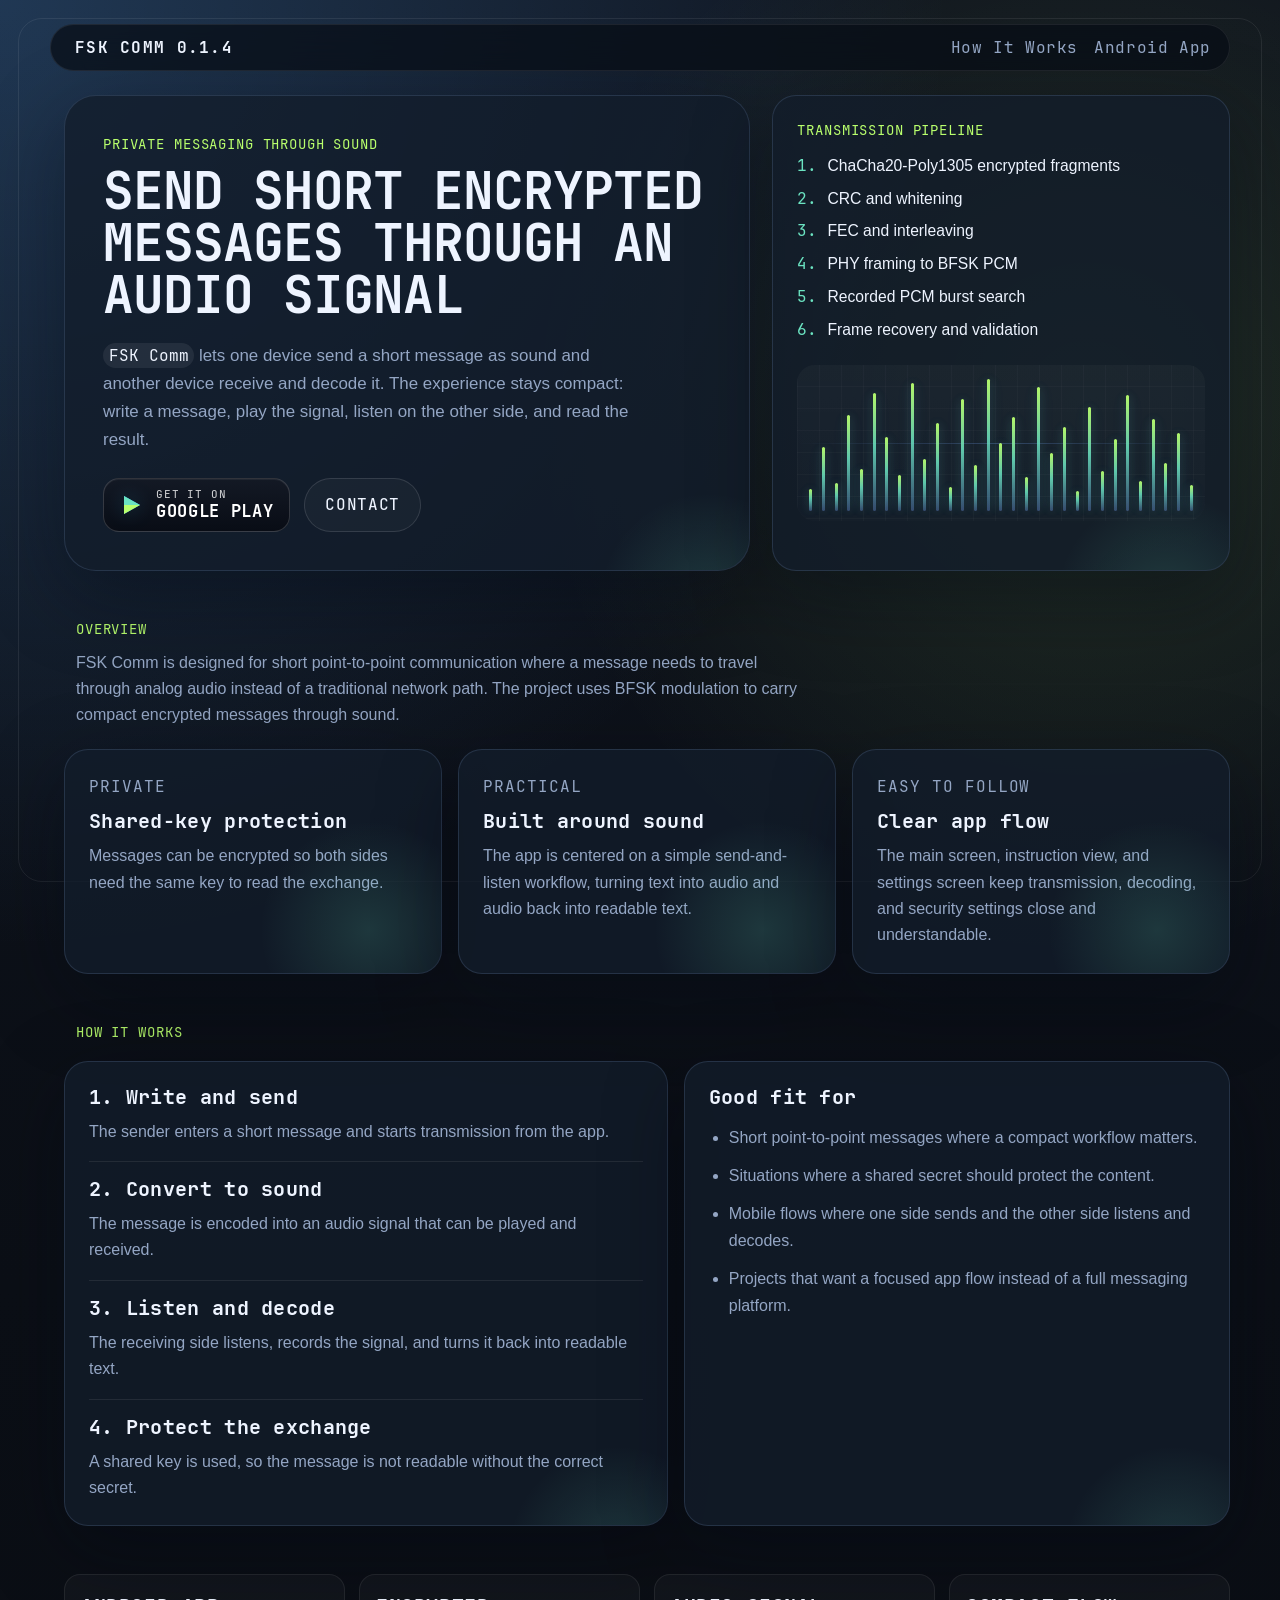
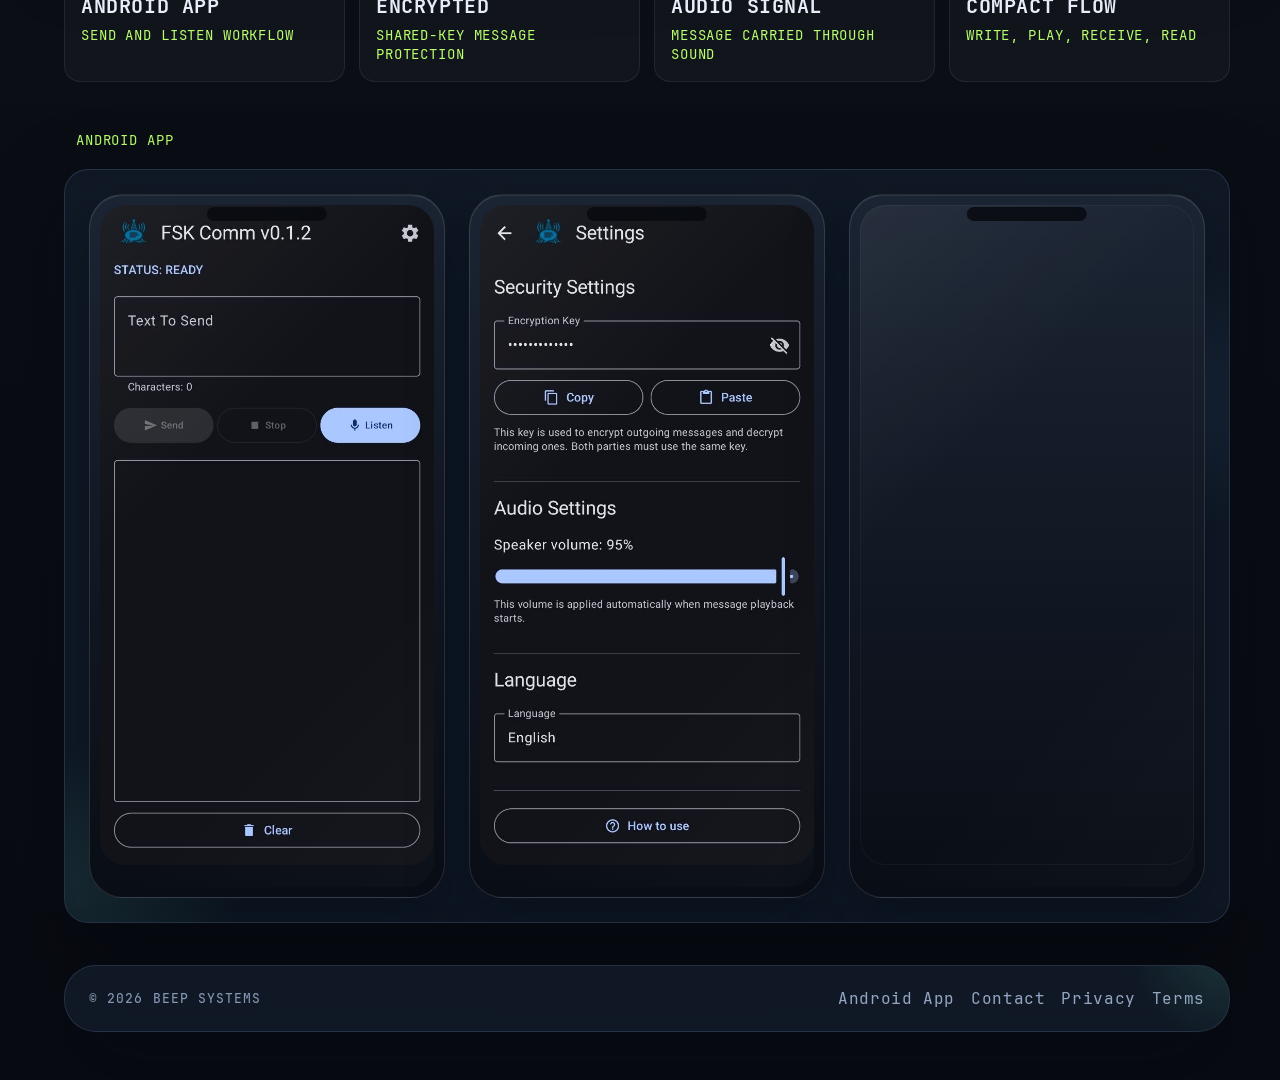
==== commit acfc3317: "Update branding to reflect version 0.1.4 in header" ====
--- a/index.html
+++ b/index.html
@@ -70,8 +70,8 @@
 <body>
 <div class="site-shell">
     <header class="topbar">
-        <a class="brand" href="#home" aria-label="FSK Comm 0.1.3 home">
-            <span>FSK Comm 0.1.3</span>
+        <a class="brand" href="#home" aria-label="FSK Comm 0.1.4 home">
+            <span>FSK Comm 0.1.4</span>
         </a>
         <nav class="nav" aria-label="Primary">
             <a href="#architecture">How It Works</a>
@@ -89,7 +89,7 @@
                     The experience stays compact: write a message, play the signal, listen on the other side, and read the result.
                 </p>
                 <div class="hero-actions">
-                    <a class="button button-play" href="https://play.google.com/store/apps/details?id=REPLACE_ME" target="_blank" rel="noreferrer">
+                    <a class="button button-play" href="https://play.google.com/store/apps/details?id=systems.beep.fskcomm" target="_blank" rel="noreferrer">
                         <span class="play-badge-icon" aria-hidden="true">
                             <span class="play-badge-triangle"></span>
                         </span>
@@ -260,7 +260,7 @@
             <p class="footer-title">&copy; 2026 Beep Systems</p>
         </div>
         <div class="footer-links">
-            <a href="https://play.google.com/store/apps/details?id=REPLACE_ME" target="_blank" rel="noreferrer">Android App</a>
+            <a href="https://play.google.com/store/apps/details?id=systems.beep.fskcomm" target="_blank" rel="noreferrer">Android App</a>
             <a href="mailto:contact@beep.systems">Contact</a>
             <a href="/privacy.html">Privacy</a>
             <a href="/terms.html">Terms</a>
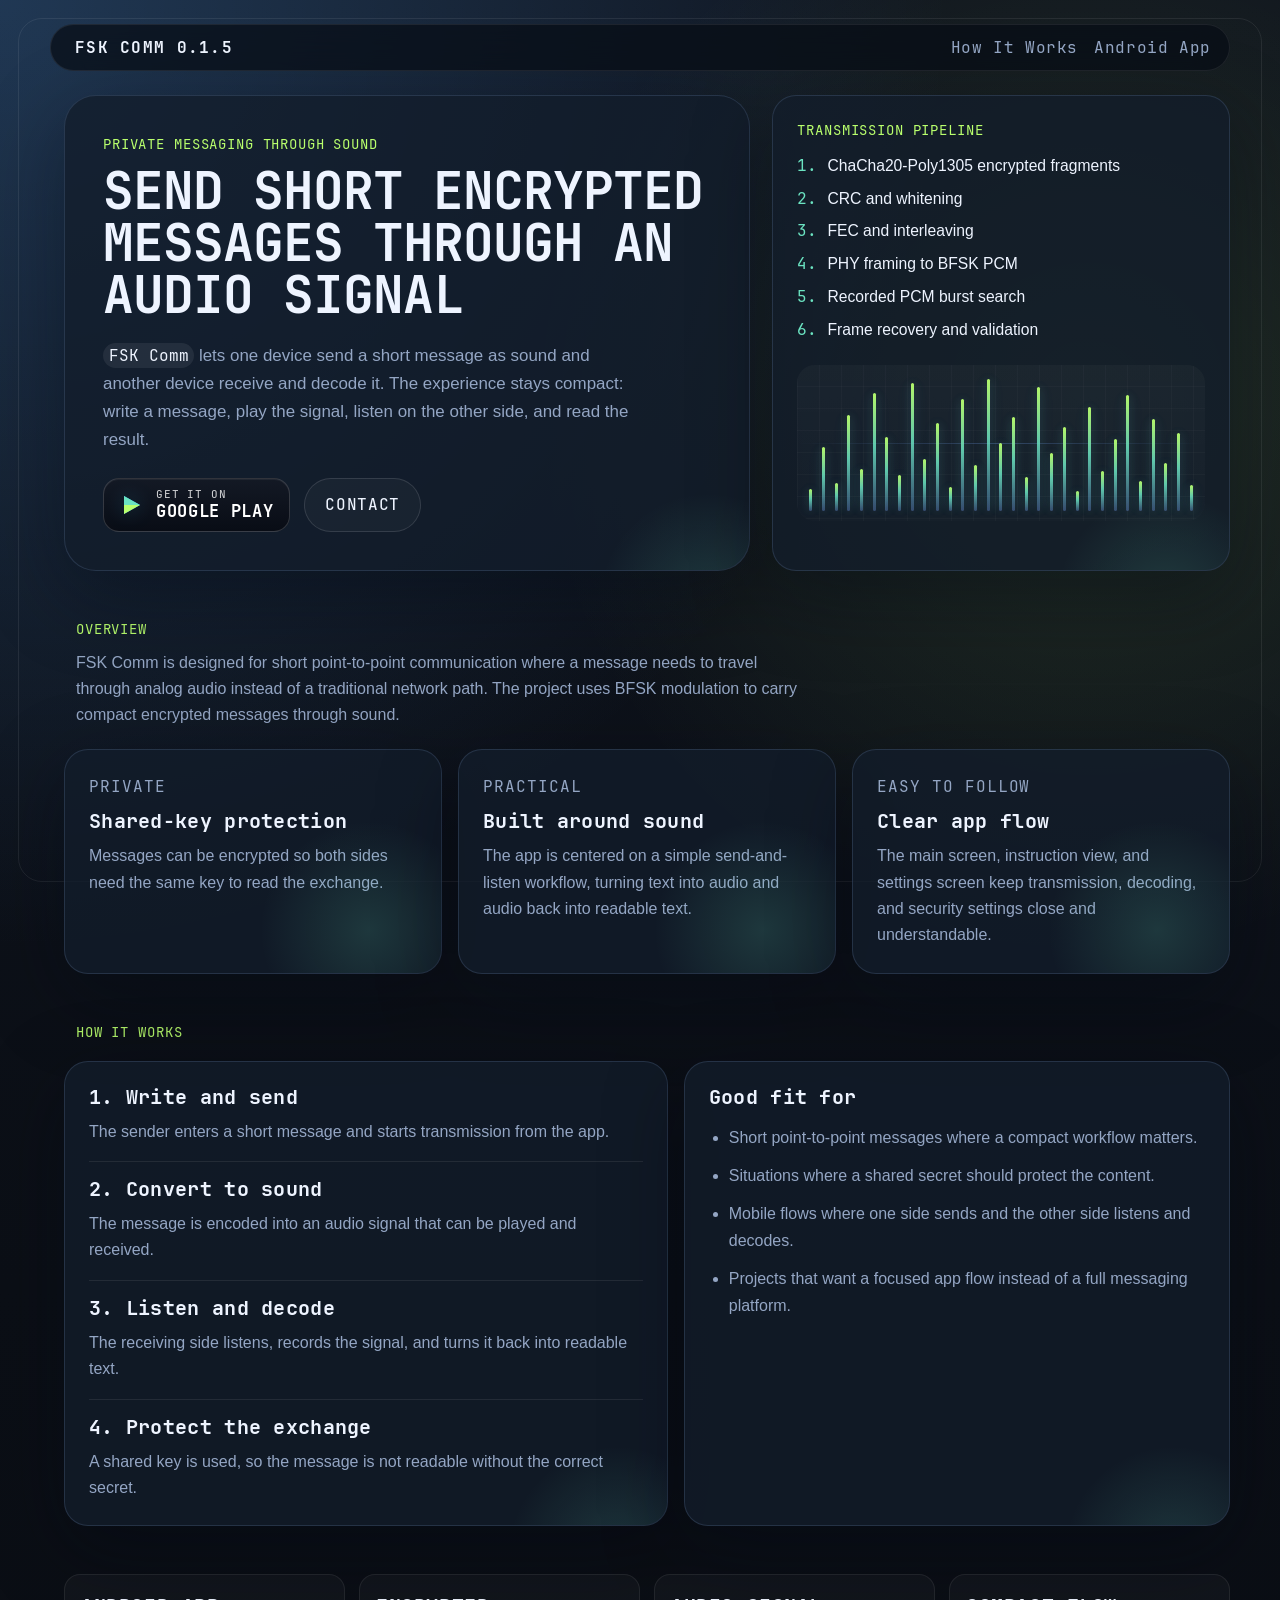
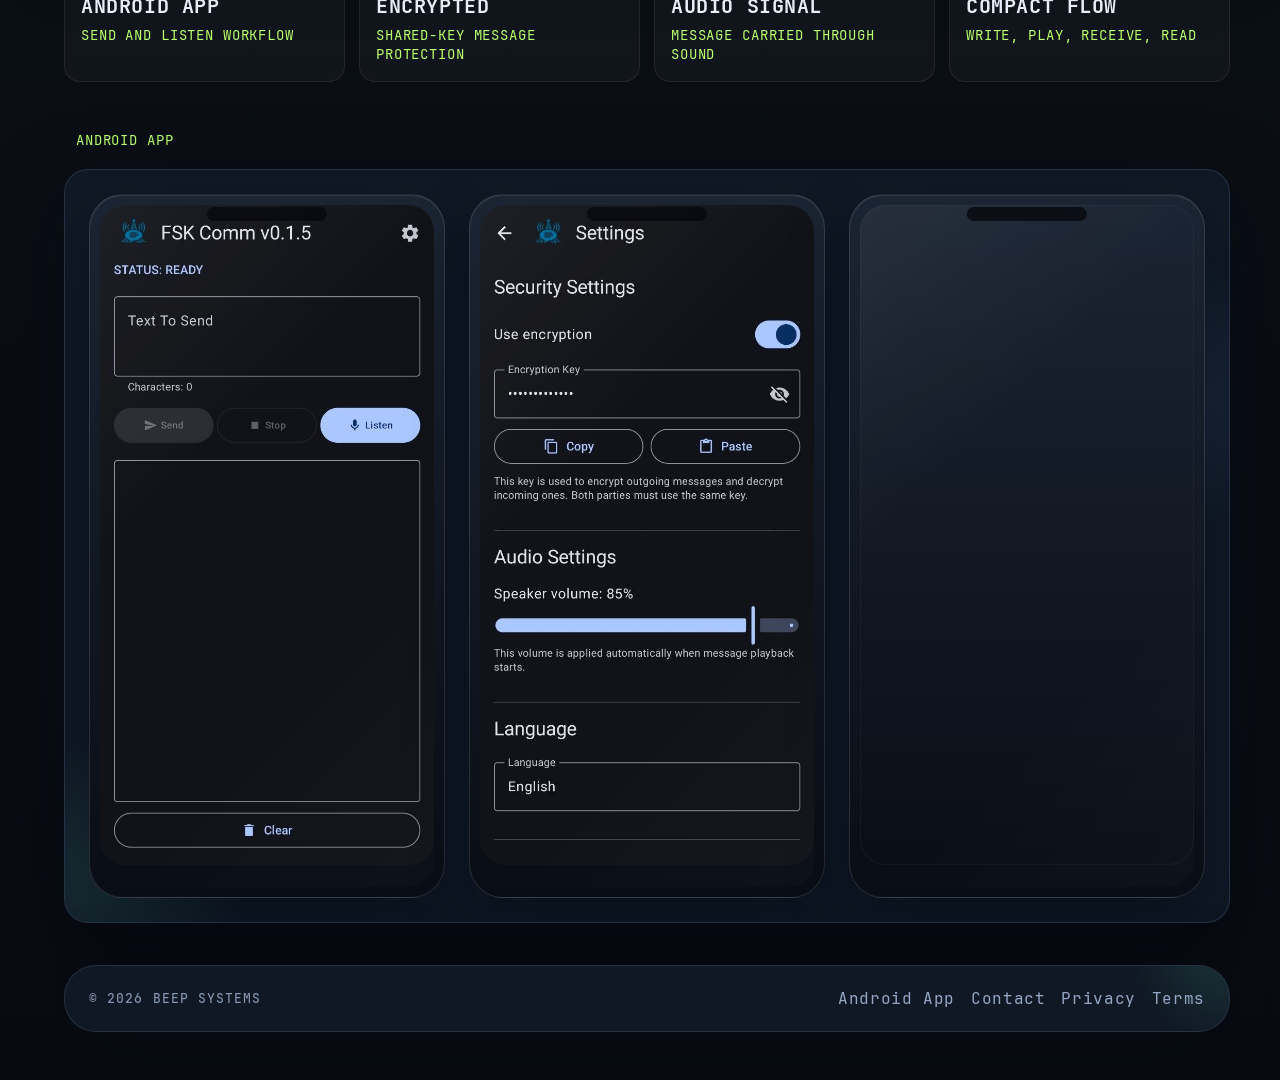
==== commit 2630509e: "Update branding to reflect version 0.1.5 in header and replace phone screenshots" ====
--- a/index.html
+++ b/index.html
@@ -70,8 +70,8 @@
 <body>
 <div class="site-shell">
     <header class="topbar">
-        <a class="brand" href="#home" aria-label="FSK Comm 0.1.4 home">
-            <span>FSK Comm 0.1.4</span>
+        <a class="brand" href="#home" aria-label="FSK Comm 0.1.5 home">
+            <span>FSK Comm 0.1.5</span>
         </a>
         <nav class="nav" aria-label="Primary">
             <a href="#architecture">How It Works</a>
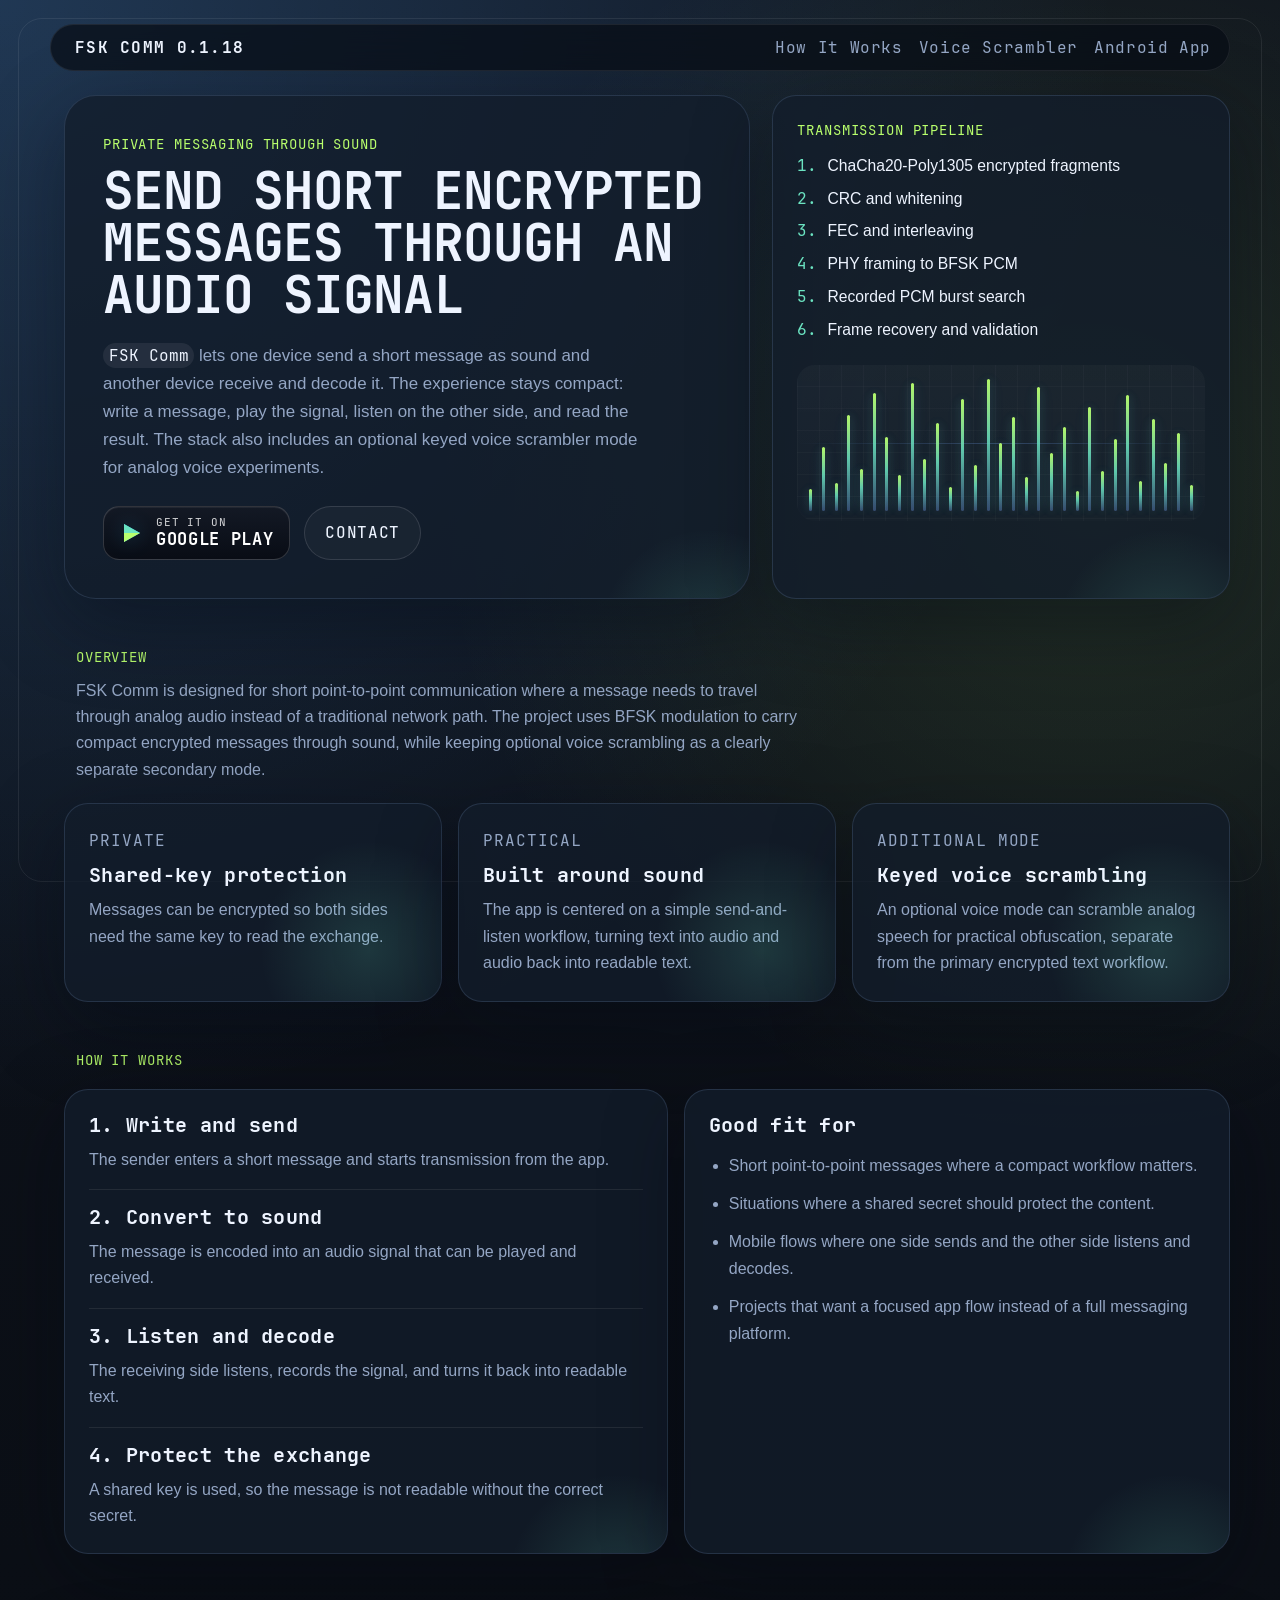
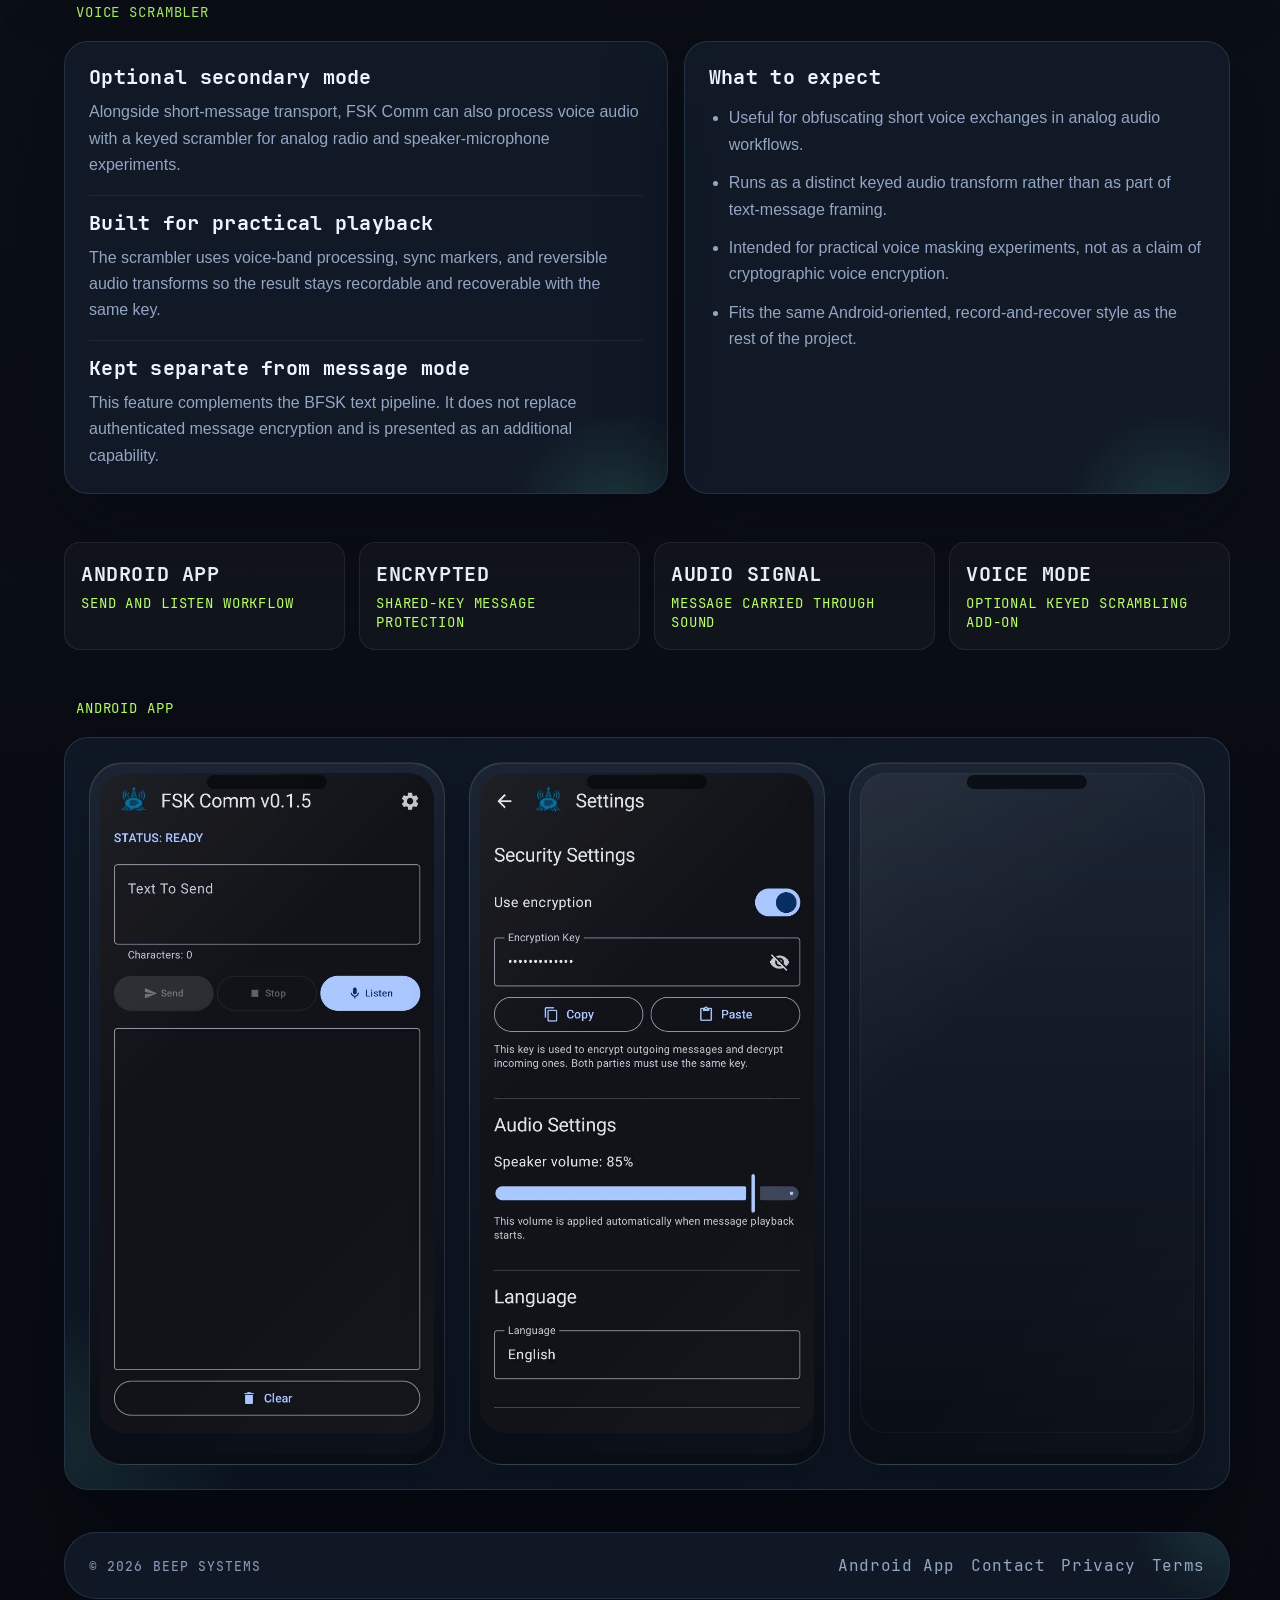
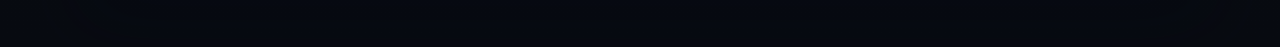
==== commit 1dd64a0a: "Update branding to reflect version 0.1.18 in header and add details about optional keyed voice scram" ====
--- a/index.html
+++ b/index.html
@@ -4,12 +4,12 @@
     <meta charset="utf-8">
     <meta name="viewport" content="width=device-width, initial-scale=1">
     <title>FSK Comm | Encrypted Audio Messaging App with BFSK for Android</title>
-    <meta name="description" content="FSK Comm is an Android app and Java 17 stack for sending short encrypted messages over analog audio with BFSK modulation, shared-key protection, and a compact send-and-listen workflow.">
+    <meta name="description" content="FSK Comm is an Android app and Java 17 stack for sending short encrypted messages over analog audio with BFSK modulation, shared-key protection, and an optional keyed voice scrambler mode.">
     <meta name="robots" content="index,follow,max-image-preview:large,max-snippet:-1,max-video-preview:-1">
     <meta name="theme-color" content="#0f141e">
     <meta name="author" content="Beep Systems">
     <meta property="og:title" content="FSK Comm | Encrypted Audio Messaging App with BFSK for Android">
-    <meta property="og:description" content="Send short encrypted messages over analog audio with BFSK modulation, shared-key protection, and an Android send-and-listen workflow.">
+    <meta property="og:description" content="Send short encrypted messages over analog audio with BFSK modulation, shared-key protection, and an optional keyed voice scrambler mode.">
     <meta property="og:type" content="website">
     <meta property="og:url" content="https://fsk.beep.systems/">
     <meta property="og:site_name" content="FSK Comm">
@@ -20,7 +20,7 @@
     <meta property="og:image:alt" content="FSK Comm Android main screen showing encrypted audio messaging controls">
     <meta name="twitter:card" content="summary_large_image">
     <meta name="twitter:title" content="FSK Comm | Encrypted Audio Messaging App with BFSK for Android">
-    <meta name="twitter:description" content="Android audio messaging with BFSK modulation, shared-key encryption, and a compact send-and-listen flow.">
+    <meta name="twitter:description" content="Android audio messaging with BFSK modulation, shared-key encryption, and an optional keyed voice scrambler mode.">
     <meta name="twitter:image" content="https://fsk.beep.systems/assets/main_en.jpg">
     <meta name="twitter:image:alt" content="FSK Comm Android main screen showing encrypted audio messaging controls">
     <link rel="canonical" href="https://fsk.beep.systems/">
@@ -35,7 +35,7 @@
                     "@id": "https://fsk.beep.systems/#website",
                     "url": "https://fsk.beep.systems/",
                     "name": "FSK Comm",
-                    "description": "FSK Comm is an Android app and Java 17 stack for sending short encrypted messages over analog audio with BFSK modulation.",
+                    "description": "FSK Comm is an Android app and Java 17 stack for sending short encrypted messages over analog audio with BFSK modulation, plus an optional keyed voice scrambler mode.",
                     "inLanguage": "en"
                 },
                 {
@@ -50,7 +50,7 @@
                     "name": "FSK Comm",
                     "applicationCategory": "CommunicationApplication",
                     "operatingSystem": "Android",
-                    "description": "An Android audio messaging app for sending short encrypted messages over analog audio using BFSK modulation and shared-key protection.",
+                    "description": "An Android audio messaging app for sending short encrypted messages over analog audio using BFSK modulation and shared-key protection, with an additional keyed voice scrambler mode.",
                     "url": "https://fsk.beep.systems/",
                     "image": "https://fsk.beep.systems/assets/main_en.jpg",
                     "publisher": {
@@ -60,7 +60,8 @@
                         "Short encrypted messaging over analog audio",
                         "BFSK modulation",
                         "Shared-key message protection",
-                        "Android send and listen workflow"
+                        "Android send and listen workflow",
+                        "Optional keyed voice scrambler mode"
                     ]
                 }
             ]
@@ -70,11 +71,12 @@
 <body>
 <div class="site-shell">
     <header class="topbar">
-        <a class="brand" href="#home" aria-label="FSK Comm 0.1.5 home">
-            <span>FSK Comm 0.1.5</span>
+        <a class="brand" href="#home" aria-label="FSK Comm 0.1.18 home">
+            <span>FSK Comm 0.1.18</span>
         </a>
         <nav class="nav" aria-label="Primary">
             <a href="#architecture">How It Works</a>
+            <a href="#voice-scrambler">Voice Scrambler</a>
             <a href="#android-app">Android App</a>
         </nav>
     </header>
@@ -87,6 +89,7 @@
                 <p class="lede">
                     <code>FSK Comm</code> lets one device send a short message as sound and another device receive and decode it.
                     The experience stays compact: write a message, play the signal, listen on the other side, and read the result.
+                    The stack also includes an optional keyed voice scrambler mode for analog voice experiments.
                 </p>
                 <div class="hero-actions">
                     <a class="button button-play" href="https://play.google.com/store/apps/details?id=systems.beep.fskcomm" target="_blank" rel="noreferrer">
@@ -152,7 +155,7 @@
                 <p class="eyebrow">Overview</p>
                 <p class="section-copy">
                     FSK Comm is designed for short point-to-point communication where a message needs to travel through analog audio instead of a traditional network path.
-                    The project uses BFSK modulation to carry compact encrypted messages through sound.
+                    The project uses BFSK modulation to carry compact encrypted messages through sound, while keeping optional voice scrambling as a clearly separate secondary mode.
                 </p>
             </div>
             <div class="card-grid">
@@ -167,9 +170,9 @@
                     <p>The app is centered on a simple send-and-listen workflow, turning text into audio and audio back into readable text.</p>
                 </article>
                 <article class="card feature-card">
-                    <p class="feature-kicker">Easy to follow</p>
-                    <h3>Clear app flow</h3>
-                    <p>The main screen, instruction view, and settings screen keep transmission, decoding, and security settings close and understandable.</p>
+                    <p class="feature-kicker">Additional mode</p>
+                    <h3>Keyed voice scrambling</h3>
+                    <p>An optional voice mode can scramble analog speech for practical obfuscation, separate from the primary encrypted text workflow.</p>
                 </article>
             </div>
         </section>
@@ -209,6 +212,37 @@
             </div>
         </section>
 
+        <section id="voice-scrambler" class="section split-section">
+            <div class="section-heading">
+                <p class="eyebrow">Voice Scrambler</p>
+            </div>
+            <div class="split-layout">
+                <div class="card stack-card">
+                    <div class="stack-item">
+                        <h3>Optional secondary mode</h3>
+                        <p>Alongside short-message transport, FSK Comm can also process voice audio with a keyed scrambler for analog radio and speaker-microphone experiments.</p>
+                    </div>
+                    <div class="stack-item">
+                        <h3>Built for practical playback</h3>
+                        <p>The scrambler uses voice-band processing, sync markers, and reversible audio transforms so the result stays recordable and recoverable with the same key.</p>
+                    </div>
+                    <div class="stack-item">
+                        <h3>Kept separate from message mode</h3>
+                        <p>This feature complements the BFSK text pipeline. It does not replace authenticated message encryption and is presented as an additional capability.</p>
+                    </div>
+                </div>
+                <div class="card notes-card">
+                    <h3>What to expect</h3>
+                    <ul class="bullet-list">
+                        <li>Useful for obfuscating short voice exchanges in analog audio workflows.</li>
+                        <li>Runs as a distinct keyed audio transform rather than as part of text-message framing.</li>
+                        <li>Intended for practical voice masking experiments, not as a claim of cryptographic voice encryption.</li>
+                        <li>Fits the same Android-oriented, record-and-recover style as the rest of the project.</li>
+                    </ul>
+                </div>
+            </div>
+        </section>
+
         <section class="section metrics-section">
             <div class="metric">
                 <span class="metric-value">Android app</span>
@@ -223,8 +257,8 @@
                 <span class="metric-label">message carried through sound</span>
             </div>
             <div class="metric">
-                <span class="metric-value">Compact flow</span>
-                <span class="metric-label">write, play, receive, read</span>
+                <span class="metric-value">Voice mode</span>
+                <span class="metric-label">optional keyed scrambling add-on</span>
             </div>
         </section>
 
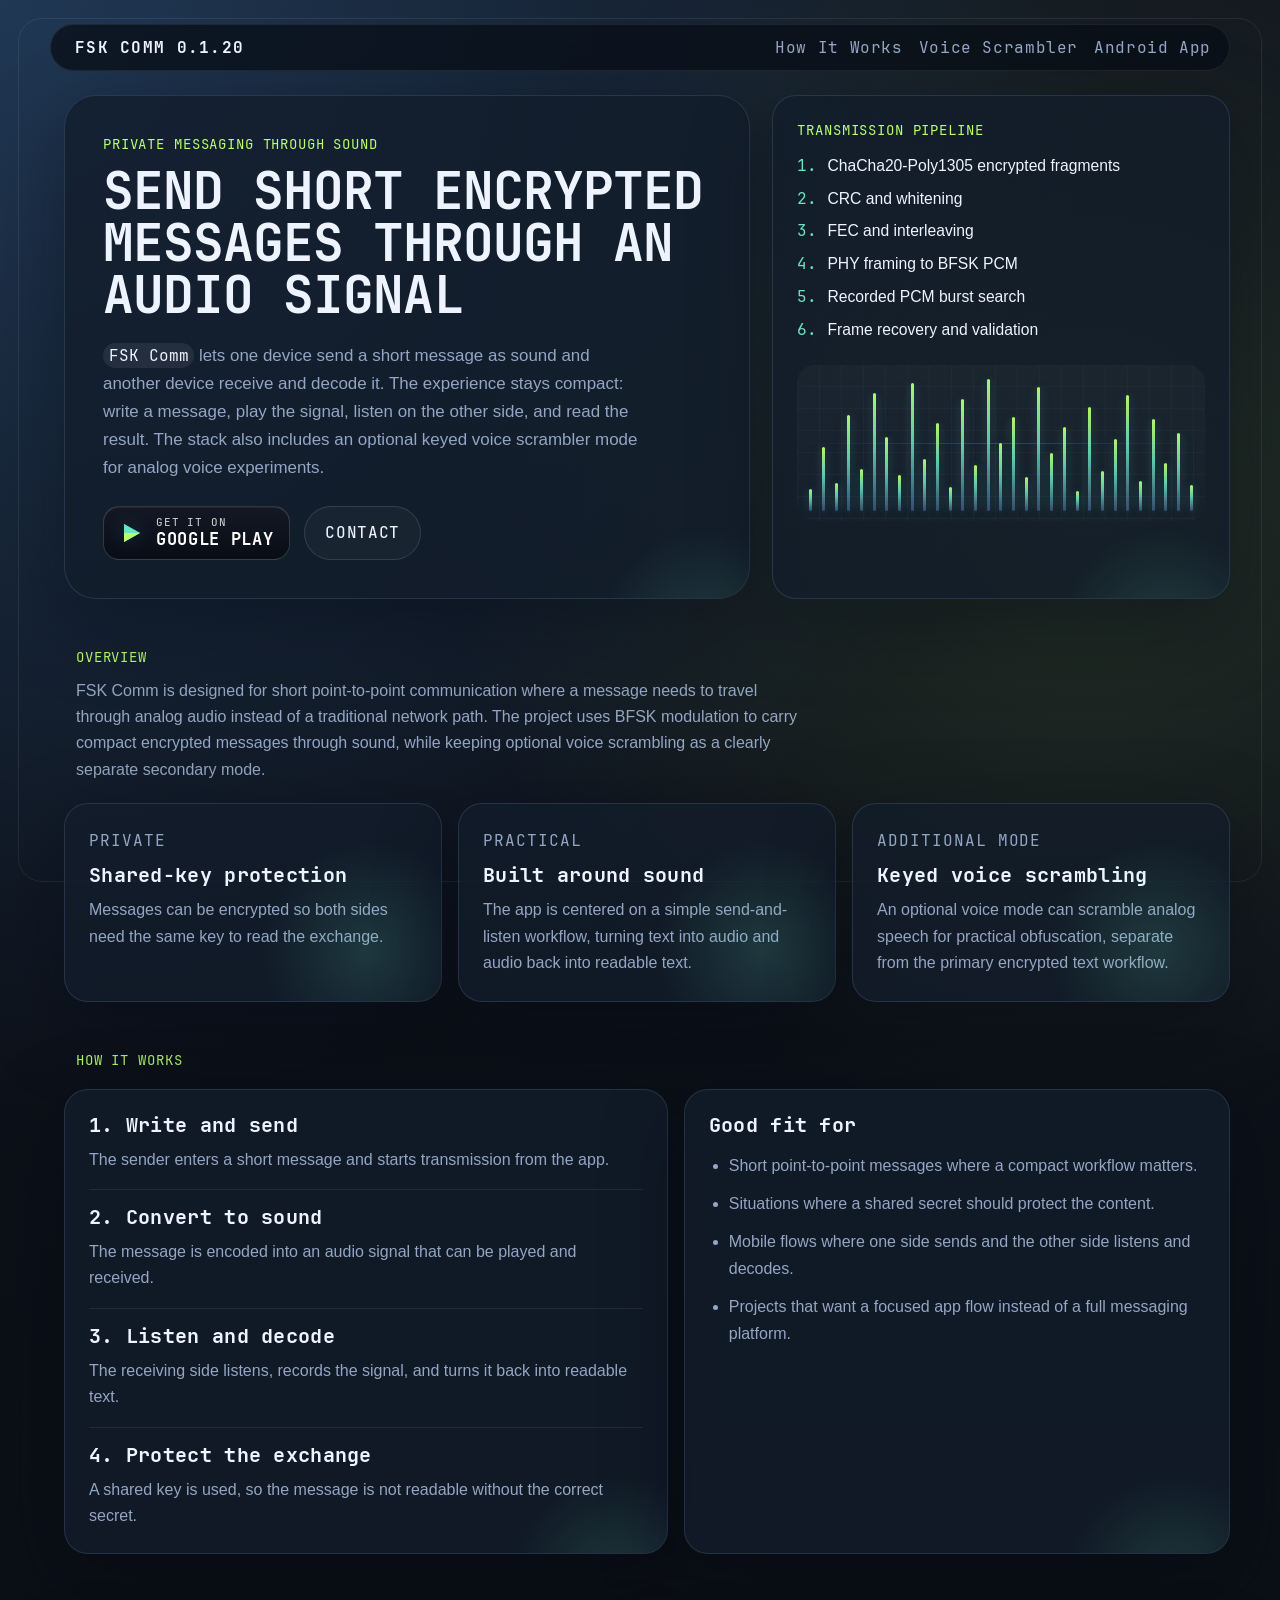
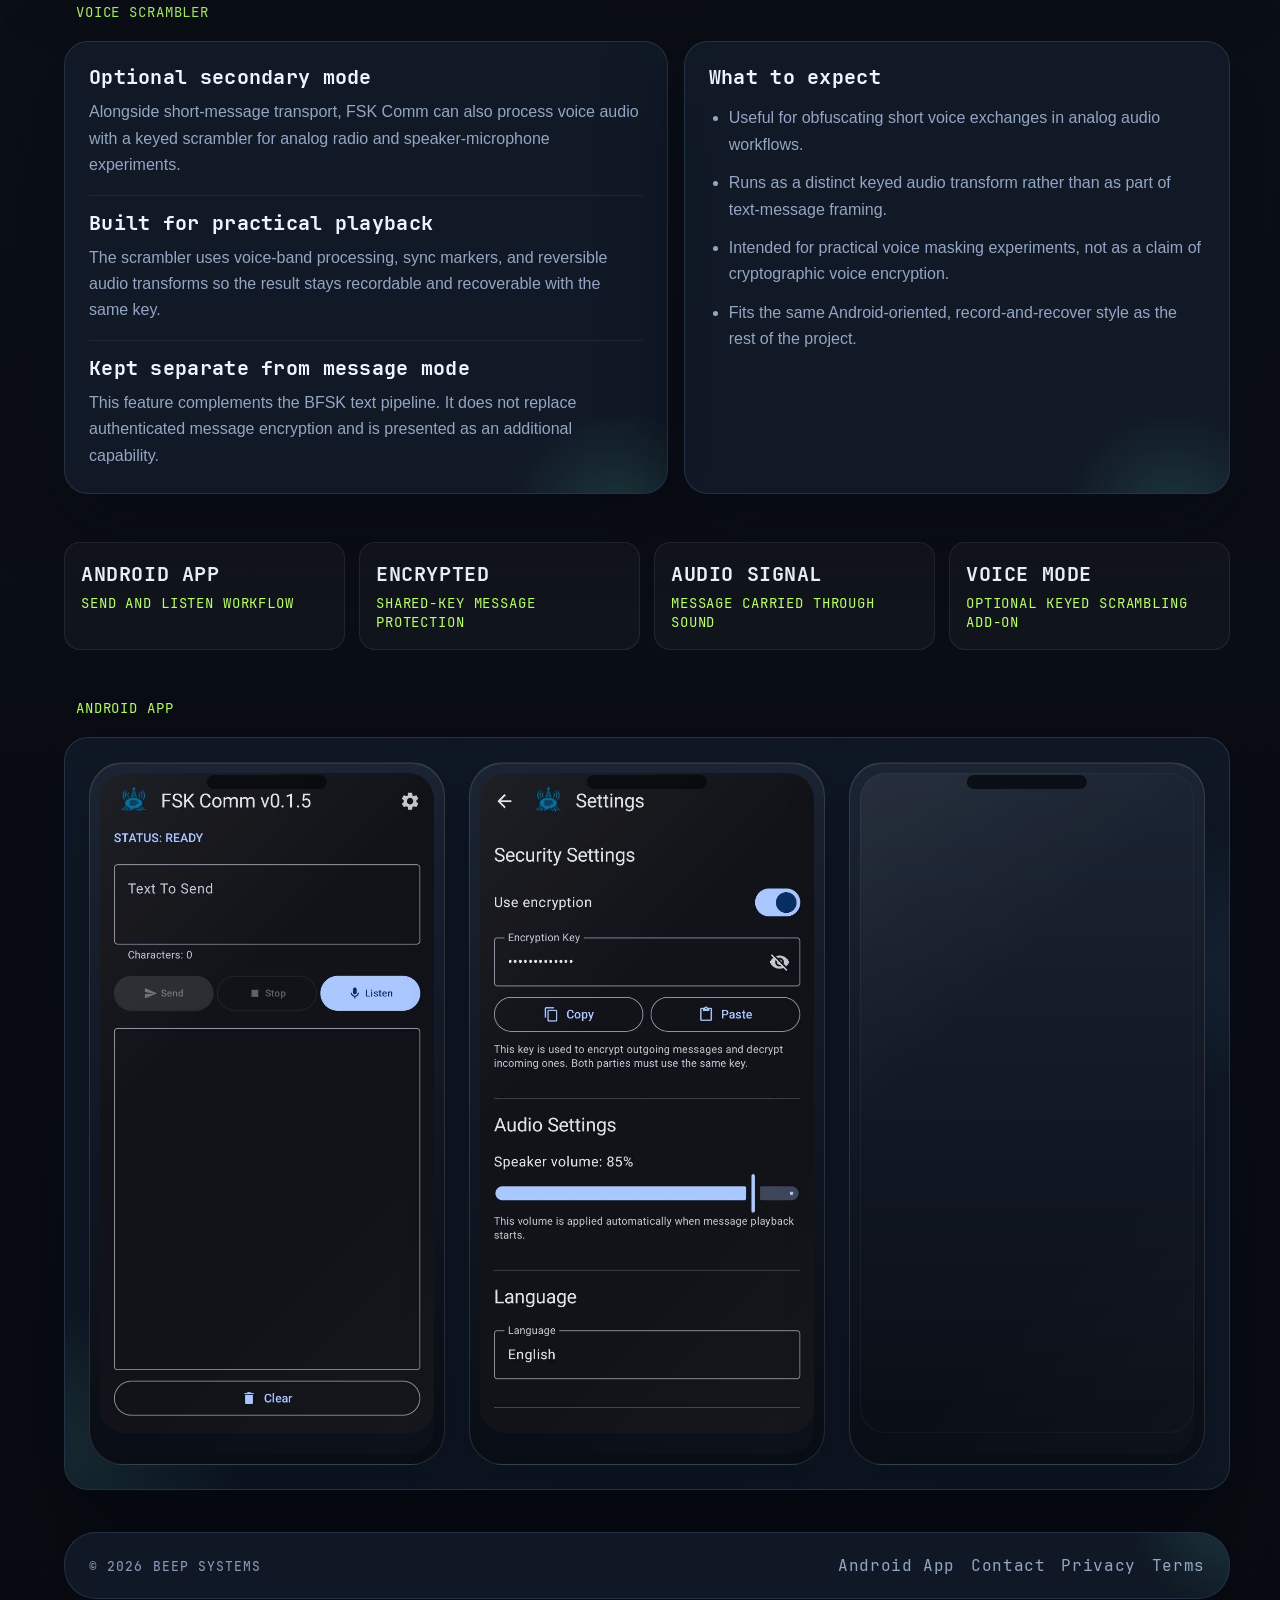
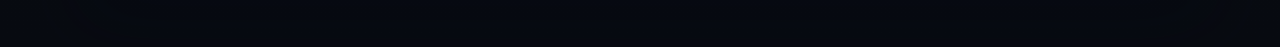
==== commit d2ed1489: "Update branding to reflect version 0.1.20 in header" ====
--- a/index.html
+++ b/index.html
@@ -71,8 +71,8 @@
 <body>
 <div class="site-shell">
     <header class="topbar">
-        <a class="brand" href="#home" aria-label="FSK Comm 0.1.18 home">
-            <span>FSK Comm 0.1.18</span>
+        <a class="brand" href="#home" aria-label="FSK Comm 0.1.20 home">
+            <span>FSK Comm 0.1.20</span>
         </a>
         <nav class="nav" aria-label="Primary">
             <a href="#architecture">How It Works</a>
